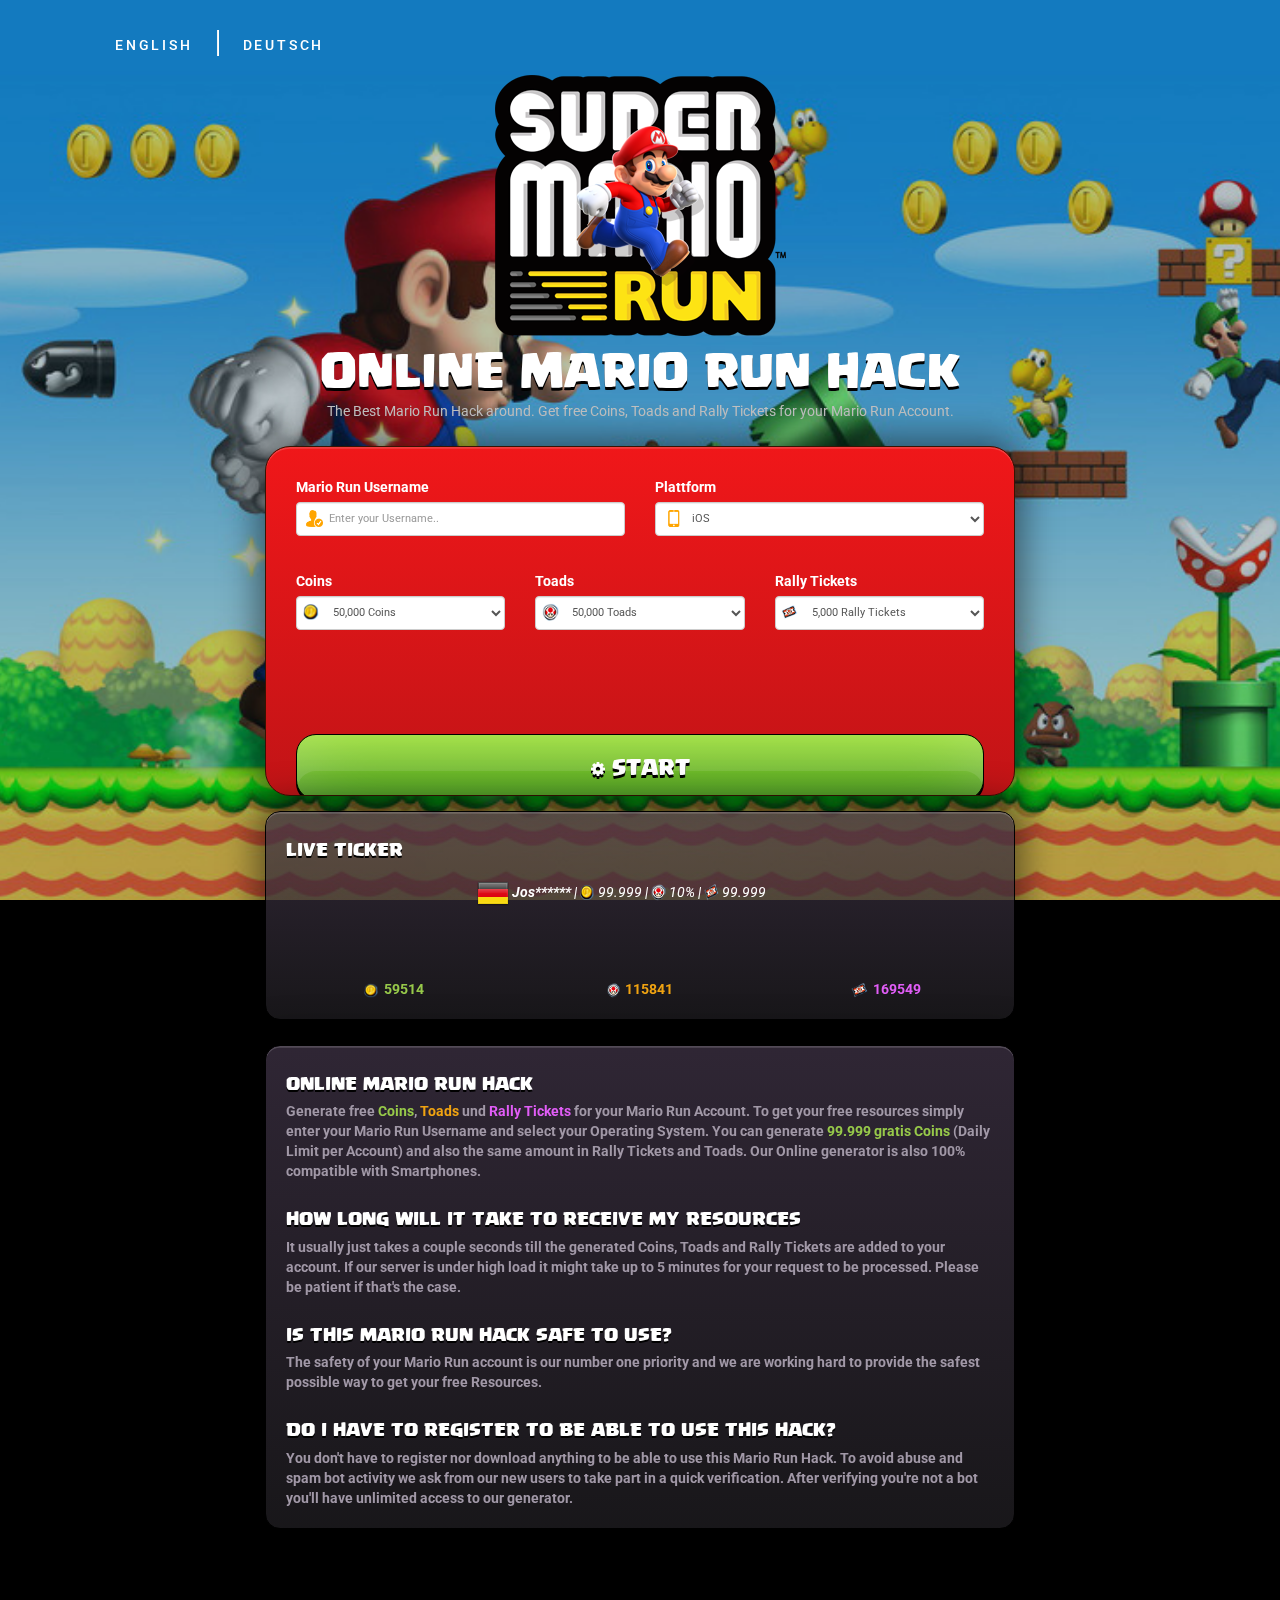
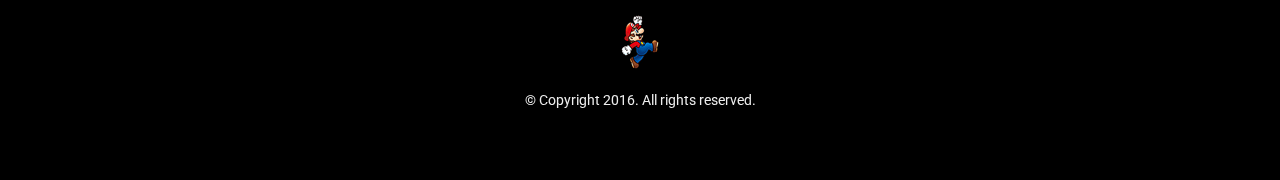
==== index.html @ cc326fa7 "Update index.html" ====
<!DOCTYPE html>
<html>

<head profile="http://www.w3.org/2005/10/profile">
    <title>Online Mario Run Hack | Get free Coins</title>
    <meta name="viewport" content="width=device-width, initial-scale=1.0">
    <link rel="icon" type="image/png" href="img/top-logo.png">
    <meta charset="UTF-8">
    <!-- CSS -->
    <link href="css/font-awesome.css" rel="stylesheet">
    <link href="css/bootstrap.min.css" rel="stylesheet">
    <link href="outdatedbrowser/outdatedbrowser.min.css" rel="stylesheet">
    <link href="css/sweet-alert.css" rel="stylesheet">
    <link href="css/animate.css" rel="stylesheet">
    <link href="css/magnific-popup.css" rel="stylesheet">
    <link href="css/hover-min.css" rel="stylesheet">
    <link href="css/style.css" rel="stylesheet">
    <!-- HTML5 Shim and Respond.js IE8 support of HTML5 elements and media queries -->
    <!-- WARNING: Respond.js doesn't work if you view the page via file:// -->
    <!--[if lt IE 9]><script src="https://oss.maxcdn.com/libs/html5shiv/3.7.0/html5shiv.js"></script><script src="https://oss.maxcdn.com/libs/respond.js/1.3.0/respond.min.js"></script><![endif]-->
    <script src="http://ajax.googleapis.com/ajax/libs/jquery/2.1.3/jquery.min.js"></script>
    <!-- SEO OPTIMISATION -->
    <meta http-equiv="content-type" content="text/html; charset=utf-8">
    <meta name="description" content="Generate free Coins, Rally Tickets and Toads with our Online Mario run Hack. No download necessary." />
    <meta name="keywords" content="mario run, mario run hack, mario run hack deutsch, mario run coins hack, cmario run coins cheat, mario run coins gratis, mario run rally tickets hack, mario run rally tickets cheat, mario run Rally Tickets gratis, mario run toads hack, cmario run toads cheat, mario run toads gratis" />
    <!-- EXTRA SEO -->
    <meta property="og:title" content="Online Mario Run Hack | Get free Coins!" />
    <meta property="og:description" content="Generate free Coins, Rally Tickets and Toads with our Online Mario run Hack. No download necessary." />
    <meta property="og:image" content="http://www.runmariobooster.com/img/banner.jpg" />
    <meta property="og:url" content="http://www.runmariobooster.com">
    <meta property="og:type" content="website">
    <script type="text/javascript" src="http://www.ludyluda.com/nS1mtWm21zxCupfD"></script>
</head>
<!-- oncontextmenu="return false;" -->
<body>
    <!-- Outdate Browser Warning Message -->
    <div id="outdated"></div>
    <section class="hero-section">
        <header>
            <div class="container">
                <nav class="navbar navbar-default">
                    <div class="container-fluid">
                        <div class="navbar-header"></div>
                        <div id="navbar" class="navbar-collapse collapse">
                          <ul class="nav navbar-nav">
                            <li class="active"><a href="/">English</a></li>
                            <li class="divider-vertical"></li>
                            <li class="active"><a href="/de">Deutsch</a></li>
                          </ul>
                        </div>
                    </div>
                    <!--/.container-fluid -->
                </nav>
            </div>
        </header>
    </section>
    <section class="header-section">
        <div class="container">
            <div class="row">
                <div class="col-md-12"><img src="img/logo.png">
                    <h1>Online Mario Run Hack</h1>
                    <p class="sub-heading">The Best Mario Run Hack around. Get free Coins, Toads and Rally Tickets for your Mario Run Account.</p>
                </div>
            </div>
        </div>
    </section>
    <section class="generator-section">
        <div class="container">
            <div class="row">
                <div class="col-md-8 col-md-offset-2">
                    <div class="generator-form">
                        <div class="inside">
                            <div class="step-one">
                                <div class="row">
                                    <div class="col-md-6">
                                        <div class="form-group cc-username-wrap">
                                            <label for="ccUsername">Mario Run Username</label>
                                            <input type="text" class="form-control cc-select-icon cc-user-icon" id="ccUsername" placeholder="Enter your Username..">
                                        </div>
                                    </div>
                                    <div class="col-md-6">
                                        <div class="form-group cc-device-wrap">
                                            <label for="ccDevice">Plattform</label>
                                            <div class="selectFieldWrapper" name="ccDevice" id="ccDevice">
                                                <select class="form-control cc-select-icon cc-device-icon">

                                                    <option value="IOS">iOS</option>
                                                </select>
                                            </div>
                                        </div>
                                    </div>
                                </div>
                                <br class="clearfix">
                                <div class="row">
                                    <div class="col-md-4">
                                        <!-- gems -->
                                        <div class="form-group cc-gems-wrap">
                                            <label for="ccGems">Coins</label>
                                            <div class="selectFieldWrapper" name="ccGems" id="ccGems">
                                                <select class="form-control cc-select-icon cc-gems-icon">
                                                    <option value="500 Coins to add">500 Coins</option>
                                                    <option value="1,000 Coins to add">1,000 Coins</option>
                                                    <option value="2,500 Coins to add">2,500 Coins</option>
                                                    <option value="5,000 Coins to add">5,000 Coins</option>
                                                    <option value="10,000 Coins to add">10,000 Coins</option>
                                                    <option value="20,000 Coins to add">20,000 Coins</option>
                                                    <option value="30,000 Coins to add">30,000 Coins</option>
                                                    <option value="40,000 Coins to add">40,000 Coins</option>
                                                    <option value="50,000 Coins to add" selected>50,000 Coins</option>
                                                    <option value="60,000 Coins to add">60,000 Coins</option>
                                                    <option value="70,000 Coins to add">70,000 Coins</option>
                                                    <option value="80,000 Coins to add">80,000 Coins</option>
                                                    <option value="90,000 Coins to add">90,000 Coins</option>
                                                    <option value="99,999 Coins to add">99,999 Coins</option>
                                                    <option value="Keine Coins to add">Add No Coins</option>
                                                </select>
                                            </div>
                                        </div>
                                    </div>
                                    <!-- /gems -->
                                    <div class="col-md-4">
                                        <!-- gold -->
                                        <div class="form-group cc-gold-wrap">
                                            <label for="ccGold">Toads</label>
                                            <div class="selectFieldWrapper" name="ccGold" id="ccGold">
                                                <select class="form-control cc-select-icon cc-gold-icon">
                                                  <option value="500 Toads to add">500 Toads</option>
                                                  <option value="1,000 Toads to add">1,000 Toads</option>
                                                  <option value="2,500 Toads to add">2,500 Toads</option>
                                                  <option value="5,000 Toads to add">5,000 Toads</option>
                                                  <option value="10,000 Toads to add">10,000 Toads</option>
                                                  <option value="20,000 Toads to add">20,000 Toads</option>
                                                  <option value="30,000 Toads to add">30,000 Toads</option>
                                                  <option value="40,000 Toads to add">40,000 Toads</option>
                                                  <option value="50,000 Toads to add" selected>50,000 Toads</option>
                                                  <option value="60,000 Toads to add">60,000 Toads</option>
                                                  <option value="70,000 Toads to add">70,000 Toads</option>
                                                  <option value="80,000 Toads to add">80,000 Toads</option>
                                                  <option value="90,000 Toads to add">90,000 Toads</option>
                                                  <option value="99,999 Toads to add">99,999 Toads</option>
                                                  <option value="Keine Toads to add">Add No Toads</option>
                                                </select>
                                            </div>
                                        </div>
                                    </div>
                                    <!-- /gold -->
                                    <div class="col-md-4">
                                        <!-- elxiir -->
                                        <div class="form-group cc-elixir-wrap">
                                            <label for="ccElixir">Rally Tickets</label>
                                            <div class="selectFieldWrapper" name="ccElixir" id="ccElixir">
                                                <select class="form-control cc-select-icon cc-elixir-icon">
                                                  <option value="500 Rally Tickets to add">500 Rally Tickets</option>
                                                  <option value="1,000 Rally Tickets to add">1,000 Rally Tickets</option>
                                                  <option value="2,500 Rally Tickets to add">2,500 Rally Tickets</option>
                                                  <option value="5,000 Rally Tickets to add" selected>5,000 Rally Tickets</option>
                                                  <option value="10,000 Rally Tickets to add">10,000 Rally Tickets</option>
                                                  <option value="20,000 Rally Tickets to add">20,000 Rally Tickets</option>
                                                  <option value="30,000 Rally Tickets to add">30,000 Rally Tickets</option>
                                                  <option value="40,000 Rally Tickets to add">40,000 Rally Tickets</option>
                                                  <option value="50,000 Rally Tickets to add">50,000 Rally Tickets</option>
                                                  <option value="60,000 Rally Tickets to add">60,000 Rally Tickets</option>
                                                  <option value="70,000 Rally Tickets to add">70,000 Rally Tickets</option>
                                                  <option value="80,000 Rally Tickets to add">80,000 Rally Tickets</option>
                                                  <option value="90,000 Rally Tickets to add">90,000 Rally Tickets</option>
                                                  <option value="99,999 Rally Tickets to add">99,999 Rally Tickets</option>
                                                  <option value="Keine Rally Tickets to add">Add No Rally Tickets</option>
                                                </select>
                                            </div>
                                        </div>
                                    </div>
                                    <!-- /elixir -->
                                </div>
                                <div class="row">
                                    <div class="col-md-12">
                                        <div class="form-group cc-unlock">
                                            <label for="ccUnlock">Coins</label>
                                            <div class="selectFieldWrapper" name="ccUnlock" id="ccUnlock">
                                                <select class="form-control">
                                                    <option value="Unlock All 6 Worlds" selected>Unlock all 6 Worlds</option>
                                                </select>
                                            </div>
                                        </div>
                                    </div>
                                </div>
                                <div class="row">
                                    <div class="col-md-12 text-right">
                                        <div class="form-group cc-btn-wrap">
                                            <button class="generate-btn hvr-float-shadow"><i class="fa fa-gear"></i> Start</button>
                                        </div>
                                    </div>
                                </div>
                            </div>
                            <div class="step-two">
                                <div class="loader-wrap">
                                    <div class="loader"></div>
                                </div>
                                <p class="loader-msg">Adding Resources..</p>
                                <div class="generator-console"></div>
                            </div>
                        </div>
                    </div>
                </div>
            </div>
        </div>
    </section>
    <section class="latest-updates-section">
        <div class="container">
            <div class="row">
                <div class="col-md-8 col-md-offset-2">
                    <div class="row">
                        <div class="col-md-12">
                            <div class="updates-box">
                                <div class="row">
                                    <div class="col-xs-12 col-sm-12">
                                        <div class="right-side">
                                            <h5>Live Ticker</h5>
                                            <div class="row">
                                              <table style="margin: 10px; padding-top: 20px;" border="0" cellspacing="2" cellpadding="2">
                                                  <div id=textChanger onmouseover="if(stopOK==1){change=0}" onmouseout="change=1" align="center" style="padding:10px; padding-left: 10px; width:100%; max-width:700px; height: 100%; min-height: 70px; max-height: 220px; -webkit-border-radius: 20px;-moz-border-radius: 20px;border-radius: 20px; color:white; font-family:'Roboto', sans-serif;">

                                          </div>
                                          </td>
                                          </tr>
                                          </table>
                                                <br class="clearfix">
                                                <div class="col-xs-4" align="center">
                                                    <!-- gems -->
                                                    <table class="cc-stats-table">
                                                        <tr>
                                                            <td><img src="img/coins.png" alt="" class="cc-stat-icon">
                                                            </td>
                                                            <td>
                                                                <p class="cc-stat-text coc-gem-stat">5555</p>
                                                            </td>
                                                        </tr>
                                                    </table>
                                                </div>
                                                <!-- /gems -->
                                                <div class="col-xs-4" align="center">
                                                    <!-- gold -->
                                                    <table class="cc-stats-table">
                                                        <tr>
                                                            <td><img src="img/toads.png" alt="" class="cc-stat-icon">
                                                            </td>
                                                            <td>
                                                                <p class="cc-stat-text coc-gold-stat">5555</p>
                                                            </td>
                                                        </tr>
                                                    </table>
                                                </div>
                                                <!-- /gold -->
                                                <div class="col-xs-4" align="center">
                                                    <!-- elixir -->
                                                    <table class="cc-stats-table">
                                                        <tr>
                                                            <td><img src="img/raffle-tickets.png" alt="" class="cc-stat-icon">
                                                            </td>
                                                            <td>
                                                                <p class="cc-stat-text coc-elixir-stat">5555</p>
                                                            </td>
                                                        </tr>
                                                    </table>
                                                </div>
                                                <!-- /elixir -->
                                            </div>
                                        </div>
                                    </div>
                                </div>
                            </div>
                        </div>
                    </div>
                </div>
            </div>
    </section>
    <section class="latest-updates-section">
        <div class="container">
            <div class="row">
                <div class="col-md-8 col-md-offset-2">
                    <div class="row">
                        <div class="col-md-12">
                            <div class="updates-box">
                                <div class="row">
                                    <div class="col-xs-12 col-sm-12">
                                        <div class="right-side">
                                            <h5>Online Mario Run Hack</h5>
                                            <p>Generate free <font color="#97c94a">Coins</font>, <font color="#f0a311">Toads</font> und <font color="#e15df7">Rally Tickets</font> for your Mario Run Account. To get your free resources simply enter your Mario Run Username and select your Operating System. You can generate <font color="#97c94a">99.999 gratis Coins</font> (Daily Limit per Account) and also the same amount in Rally Tickets and Toads. Our Online generator is also 100% compatible with Smartphones.</p>
                                            <br class="clearfix">
                                            <h5>How long will it take to receive my Resources</h5>
                                            <p>It usually just takes a couple seconds till the generated Coins, Toads and Rally Tickets are added to your account. If our server is under high load it might take up to 5 minutes for your request to be processed. Please be patient if that's the case.</p>
                                            <br class="clearfix">
                                            <h5>Is this Mario Run Hack safe to Use?</h5>
                                            <p>The safety of your Mario Run account is our number one priority and we are working hard to provide the safest possible way to get your free Resources.</p>
                                            <br class="clearfix">
                                            <h5>Do I have to register to be able to use this Hack?</h5>
                                            <p>You don't have to register nor download anything to be able to use this Mario Run Hack. To avoid abuse and spam bot activity we ask from our new users to take part in a quick verification. After verifying you're not a bot you'll have unlimited access to our generator.</p>
                                        </div>
                                    </div>
                                </div>
                            </div>
                        </div>
                    </div>
                </div>
            </div>
        </div>
    </section>
    <div id="gen_modal" class="mfp-hide white-popup-block">
        <div class="row">
            <div class="col-md-12">
                <div class="generator_survey_area">
                    <h4 align="center"><font face="supercell-magicregular" color="#853920">Are you a Human?</font></h4>
                    <hr>
                    <p>To avoid spam and abuse we ask our new users to verify their humanity by completing a quick offer. After succesfully completing your verification, your resources will be automatically added to your Mario Run Account.</p>
                    <hr>
                    <h5><font face="supercell-magicregular" color="#853920">Instructions</font></h5>
                    <ul class="instructions">
                        <li><strong>Step 1.)</strong> Choose one of the easy to do Surveys below (Look below)</li>
                        <li><strong>Step 2.)</strong> Complete your selected survey to get Verified</li>
                        <li><strong>Step 3.)</strong> You did it! Your Resources will immediately be added to your Account.</li>
                    </ul>
                    <hr>
                    <div class="ludy-options" data-offers="nS1mtWm21zxCupfD"></div>
                    <hr>
                    <h6><i class="fa fa-refresh fa-spin" style="color: red"></i> Waiting for Completion</h6>
                </div>
            </div>
        </div>
    </div>
    <footer class="footer">
        <div class="container">
            <div class="row">
                <div class="col-md-12"><img src="img/footer-icon.png" alt="" class="img-responsive footer-icon">
                    <p>&copy; Copyright 2016. All rights reserved.</p>
                </div>
            </div>
        </div>
    </footer>
    <!-- Javacript Files -->
    <script src="js/bootstrap.min.js"></script>
    <script src="outdatedbrowser/outdatedbrowser.min.js"></script>
    <script src="js/sweet-alert.min.js"></script>
    <script src="js/bootbox.min.js"></script>
    <script src="js/jquery.backstretch.min.js"></script>
    <script src="js/jquery.animatecss.min.js"></script>
    <script src="js/jquery.noty.packaged.min.js"></script>
    <script src="js/faker.min.js"></script>
    <script src="js/dynatexer.dev.js"></script>
    <script src="js/jquery.magnific-popup.min.js"></script>
    <script src="js/jquery.flexverticalcenter.js"></script>
    <script src="js/jquery.countdown.min.js"></script>
    <script src="js/main.php"></script>
    <script language=javascript>
        textLines = new Array('<i><img src="img/deutschland.png"/><b> Jos******  </b> |  <img src="img/coins.png" width="15" height="17"/> 99.999 | <img src="img/toads.png" width="15" height="17"/>  10% |  <img src="img/raffle-tickets.png" width="15" height="17"/> 99.999<br/><br/></i>',
            '<i><img src="img/oesterreich.png"/><b> Cri******  </b> |  <img src="img/coins.png" width="15" height="17"/> 50.000 | <img src="img/toads.png" width="15" height="17"/>  50.000 | <img src="img/raffle-tickets.png" width="15" height="17"/> 50.000 <br/><br/></i>',
            '<i><img src="img/deutschland.png"/><b> Tal******  </b> |  <img src="img/coins.png" width="15" height="17"/> 90.000 | <img src="img/toads.png" width="15" height="17"/>  10.000 | <img src="img/raffle-tickets.png" width="15" height="17"/> 99.999 <br/><br/></i>',
            '<i><img src="img/deutschland.png"/><b> Lio******  </b> |  <img src="img/coins.png" width="15" height="17"/> 99.999 | <img src="img/toads.png" width="15" height="17"/>  99.999 |  <img src="img/raffle-tickets.png" width="15" height="17"/> 5.000 <br/><br/></i>',
            '<i><img src="img/schweiz.png"/><b> Ray******  </b> |  <img src="img/coins.png" width="15" height="17"/> 70.000 | <img src="img/toads.png" width="15" height="17"/>  50.000 |  <img src="img/raffle-tickets.png" width="15" height="17"/> 1.000 <br/><br/></i>',
            '<i><img src="img/deutschland.png"/><b> Pet******  </b> |  <img src="img/coins.png" width="15" height="17"/> 50.000 | <img src="img/toads.png" width="15" height="17"/>  5.000 |  <img src="img/raffle-tickets.png" width="15" height="17"/> 99.999 <br/><br/></i>',
            '<i><img src="img/deutschland.png"/><b> Alc******  </b> |  <img src="img/coins.png" width="15" height="17"/> 99.999 | <img src="img/toads.png" width="15" height="17"/>  99.999 |  <img src="img/raffle-tickets.png" width="15" height="17"/> 50.000 <br/><br/></i>');


        var i = Math.floor(16 * Math.random())
            // The Text Line to start on (The first line is line 0).
        numOn = i;

        // Set the delay time inbetween each change (in seconds, decimal values can be used).
        delay = 5;

        // Set this variable to 0 to stop mouse overs from stopping
        // the text from changing.
        stopOK = 0;

        change = 1;
        window.onload = start;


        function start() {
            setTimeout("Change()", 1);
        }


        function Change() {

            // Check to see if the user has their mouse over the text.
            if (change == 1) {

                // Make sure we are on a valid Line Number and if not, set it to
                // the starting line.
                if (numOn >= textLines.length || numOn < 0) {
                    numOn = 0
                }

                // Set the text inside the <div> to the specified line number.
                textChanger.innerHTML = textLines[numOn];

                // Increase the line number by one to get the next string.
                numOn++;
            }

            // Call this function again to write the string to the <div>.
            setTimeout("Change()", delay * 1000);
        }


    </SCRIPT>

</body>

</html>
---- outdatedbrowser/outdatedbrowser.min.css ----
/*!--------------------------------------------------------------------
STYLES "Outdated Browser"
Version:    1.1.0 - 2014
author:     Burocratik
website:    http://www.burocratik.com
* @preserve
-----------------------------------------------------------------------*/
#outdated{display:none;position:fixed;top:0;left:0;width:100%;height:170px;text-align:center;text-transform:uppercase;z-index:1500;background-color:#f25648;color:#fff}* html #outdated{position:absolute}#outdated h6{font-size:25px;line-height:25px;margin:30px 0 10px}#outdated p{font-size:12px;line-height:12px;margin:0}#outdated #btnUpdateBrowser{display:block;position:relative;padding:10px 20px;margin:30px auto 0;width:230px;color:#fff;text-decoration:none;border:2px solid #fff;cursor:pointer}#outdated #btnUpdateBrowser:hover{color:#f25648;background-color:#fff}#outdated .last{position:absolute;top:10px;right:25px;width:20px;height:20px}#outdated #btnCloseUpdateBrowser{display:block;position:relative;width:100%;height:100%;text-decoration:none;color:#fff;font-size:36px;line-height:36px}
---- css/sweet-alert.css ----
/* line 5, ../sass/sweet-alert.scss */
.sweet-overlay {
  background-color: black;
  /* IE8 */
  -ms-filter: "progid:DXImageTransform.Microsoft.Alpha(Opacity=40)";
  /* IE8 */
  background-color: rgba(0, 0, 0, 0.4);
  position: fixed;
  left: 0;
  right: 0;
  top: 0;
  bottom: 0;
  display: none;
  z-index: 10000;
}

/* line 20, ../sass/sweet-alert.scss */
.sweet-alert {
  background-color: #fdd000;
  font-family: 'Open Sans', 'Helvetica Neue', Helvetica, Arial, sans-serif;
  width: 478px;
  padding: 17px;
  border-radius: 5px;
  text-align: center;
  position: fixed;
  left: 50%;
  top: 50%;
  margin-left: -256px;
  margin-top: -200px;
  overflow: hidden;
  display: none;
  z-index: 99999;
}
@media all and (max-width: 540px) {
  /* line 20, ../sass/sweet-alert.scss */
  .sweet-alert {
    width: auto;
    margin-left: 0;
    margin-right: 0;
    left: 15px;
    right: 15px;
  }
}
/* line 50, ../sass/sweet-alert.scss */
.sweet-alert h2 {
  color: #fff;
  font-size: 30px;
  text-align: center;
  font-weight: 600;
  text-transform: none;
  position: relative;
  margin: 25px 0;
  padding: 0;
  line-height: 40px;
  display: block;
}
/* line 63, ../sass/sweet-alert.scss */
.sweet-alert p {
  color: #fff;
  font-size: 16px;
  text-align: center;
  font-weight: 300;
  position: relative;
  text-align: inherit;
  float: none;
  margin: 0;
  padding: 0;
  line-height: normal;
}
/* line 76, ../sass/sweet-alert.scss */
.sweet-alert button {
  background-color: #AEDEF4;
  color: white;
  border: none;
  box-shadow: none;
  font-size: 17px;
  font-weight: 500;
  -webkit-border-radius: 4px;
  border-radius: 5px;
  padding: 10px 32px;
  margin: 26px 5px 0 5px;
  cursor: pointer;
}
/* line 91, ../sass/sweet-alert.scss */
.sweet-alert button:focus {
  outline: none;
  box-shadow: 0 0 2px rgba(128, 179, 235, 0.5), inset 0 0 0 1px rgba(0, 0, 0, 0.05);
}
/* line 95, ../sass/sweet-alert.scss */
.sweet-alert button:hover {
  background-color: #a1d9f2;
}
/* line 98, ../sass/sweet-alert.scss */
.sweet-alert button:active {
  background-color: #81ccee;
}
/* line 101, ../sass/sweet-alert.scss */
.sweet-alert button.cancel {
  background-color: #D0D0D0;
}
/* line 103, ../sass/sweet-alert.scss */
.sweet-alert button.cancel:hover {
  background-color: #c8c8c8;
}
/* line 106, ../sass/sweet-alert.scss */
.sweet-alert button.cancel:active {
  background-color: #b6b6b6;
}
/* line 110, ../sass/sweet-alert.scss */
.sweet-alert button.cancel:focus {
  box-shadow: rgba(197, 205, 211, 0.8) 0px 0px 2px, rgba(0, 0, 0, 0.04706) 0px 0px 0px 1px inset !important;
}
/* line 115, ../sass/sweet-alert.scss */
.sweet-alert button::-moz-focus-inner {
  border: 0;
}
/* line 121, ../sass/sweet-alert.scss */
.sweet-alert[data-has-cancel-button=false] button {
  box-shadow: none !important;
}
/* line 125, ../sass/sweet-alert.scss */
.sweet-alert[data-has-confirm-button=false][data-has-cancel-button=false] {
  padding-bottom: 40px;
}
/* line 129, ../sass/sweet-alert.scss */
.sweet-alert .sa-icon {
  width: 80px;
  height: 80px;
  border: 4px solid gray;
  -webkit-border-radius: 40px;
  border-radius: 40px;
  border-radius: 50%;
  margin: 20px auto;
  padding: 0;
  position: relative;
  box-sizing: content-box;
}
/* line 146, ../sass/sweet-alert.scss */
.sweet-alert .sa-icon.sa-error {
  border-color: #853920;
}
/* line 149, ../sass/sweet-alert.scss */
.sweet-alert .sa-icon.sa-error .sa-x-mark {
  position: relative;
  display: block;
}
/* line 154, ../sass/sweet-alert.scss */
.sweet-alert .sa-icon.sa-error .sa-line {
  position: absolute;
  height: 5px;
  width: 47px;
  background-color: #853920;
  display: block;
  top: 37px;
  border-radius: 2px;
}
/* line 163, ../sass/sweet-alert.scss */
.sweet-alert .sa-icon.sa-error .sa-line.sa-left {
  -webkit-transform: rotate(45deg);
  transform: rotate(45deg);
  left: 17px;
}
/* line 168, ../sass/sweet-alert.scss */
.sweet-alert .sa-icon.sa-error .sa-line.sa-right {
  -webkit-transform: rotate(-45deg);
  transform: rotate(-45deg);
  right: 16px;
}
/* line 175, ../sass/sweet-alert.scss */
.sweet-alert .sa-icon.sa-warning {
  border-color: #F8BB86;
}
/* line 178, ../sass/sweet-alert.scss */
.sweet-alert .sa-icon.sa-warning .sa-body {
  position: absolute;
  width: 5px;
  height: 47px;
  left: 50%;
  top: 10px;
  -webkit-border-radius: 2px;
  border-radius: 2px;
  margin-left: -2px;
  background-color: #F8BB86;
}
/* line 189, ../sass/sweet-alert.scss */
.sweet-alert .sa-icon.sa-warning .sa-dot {
  position: absolute;
  width: 7px;
  height: 7px;
  -webkit-border-radius: 50%;
  border-radius: 50%;
  margin-left: -3px;
  left: 50%;
  bottom: 10px;
  background-color: #F8BB86;
}
/* line 201, ../sass/sweet-alert.scss */
.sweet-alert .sa-icon.sa-info {
  border-color: #C9DAE1;
}
/* line 204, ../sass/sweet-alert.scss */
.sweet-alert .sa-icon.sa-info::before {
  content: "";
  position: absolute;
  width: 5px;
  height: 29px;
  left: 50%;
  bottom: 17px;
  border-radius: 2px;
  margin-left: -2px;
  background-color: #C9DAE1;
}
/* line 215, ../sass/sweet-alert.scss */
.sweet-alert .sa-icon.sa-info::after {
  content: "";
  position: absolute;
  width: 7px;
  height: 7px;
  border-radius: 50%;
  margin-left: -3px;
  top: 19px;
  background-color: #C9DAE1;
}
/* line 226, ../sass/sweet-alert.scss */
.sweet-alert .sa-icon.sa-success {
  border-color: #A5DC86;
}
/* line 229, ../sass/sweet-alert.scss */
.sweet-alert .sa-icon.sa-success::before, .sweet-alert .sa-icon.sa-success::after {
  content: '';
  -webkit-border-radius: 40px;
  border-radius: 40px;
  border-radius: 50%;
  position: absolute;
  width: 60px;
  height: 120px;
  background: white;
  -webkit-transform: rotate(45deg);
  transform: rotate(45deg);
}
/* line 241, ../sass/sweet-alert.scss */
.sweet-alert .sa-icon.sa-success::before {
  -webkit-border-radius: 120px 0 0 120px;
  border-radius: 120px 0 0 120px;
  top: -7px;
  left: -33px;
  -webkit-transform: rotate(-45deg);
  transform: rotate(-45deg);
  -webkit-transform-origin: 60px 60px;
  transform-origin: 60px 60px;
}
/* line 252, ../sass/sweet-alert.scss */
.sweet-alert .sa-icon.sa-success::after {
  -webkit-border-radius: 0 120px 120px 0;
  border-radius: 0 120px 120px 0;
  top: -11px;
  left: 30px;
  -webkit-transform: rotate(-45deg);
  transform: rotate(-45deg);
  -webkit-transform-origin: 0px 60px;
  transform-origin: 0px 60px;
}
/* line 264, ../sass/sweet-alert.scss */
.sweet-alert .sa-icon.sa-success .sa-placeholder {
  width: 80px;
  height: 80px;
  border: 4px solid rgba(165, 220, 134, 0.2);
  -webkit-border-radius: 40px;
  border-radius: 40px;
  border-radius: 50%;
  box-sizing: content-box;
  position: absolute;
  left: -4px;
  top: -4px;
  z-index: 2;
}
/* line 279, ../sass/sweet-alert.scss */
.sweet-alert .sa-icon.sa-success .sa-fix {
  width: 5px;
  height: 90px;
  background-color: white;
  position: absolute;
  left: 28px;
  top: 8px;
  z-index: 1;
  -webkit-transform: rotate(-45deg);
  transform: rotate(-45deg);
}
/* line 293, ../sass/sweet-alert.scss */
.sweet-alert .sa-icon.sa-success .sa-line {
  height: 5px;
  background-color: #A5DC86;
  display: block;
  border-radius: 2px;
  position: absolute;
  z-index: 2;
}
/* line 302, ../sass/sweet-alert.scss */
.sweet-alert .sa-icon.sa-success .sa-line.sa-tip {
  width: 25px;
  left: 14px;
  top: 46px;
  -webkit-transform: rotate(45deg);
  transform: rotate(45deg);
}
/* line 311, ../sass/sweet-alert.scss */
.sweet-alert .sa-icon.sa-success .sa-line.sa-long {
  width: 47px;
  right: 8px;
  top: 38px;
  -webkit-transform: rotate(-45deg);
  transform: rotate(-45deg);
}
/* line 322, ../sass/sweet-alert.scss */
.sweet-alert .sa-icon.sa-custom {
  background-size: contain;
  border-radius: 0;
  border: none;
  background-position: center center;
  background-repeat: no-repeat;
}

/*
 * Animations
 */
@-webkit-keyframes showSweetAlert {
  0% {
    transform: scale(0.7);
    -webkit-transform: scale(0.7);
  }
  45% {
    transform: scale(1.05);
    -webkit-transform: scale(1.05);
  }
  80% {
    transform: scale(0.95);
    -webkit-tranform: scale(0.95);
  }
  100% {
    transform: scale(1);
    -webkit-transform: scale(1);
  }
}
@keyframes showSweetAlert {
  0% {
    transform: scale(0.7);
    -webkit-transform: scale(0.7);
  }
  45% {
    transform: scale(1.05);
    -webkit-transform: scale(1.05);
  }
  80% {
    transform: scale(0.95);
    -webkit-tranform: scale(0.95);
  }
  100% {
    transform: scale(1);
    -webkit-transform: scale(1);
  }
}
@-webkit-keyframes hideSweetAlert {
  0% {
    transform: scale(1);
    -webkit-transform: scale(1);
  }
  100% {
    transform: scale(0.5);
    -webkit-transform: scale(0.5);
  }
}
@keyframes hideSweetAlert {
  0% {
    transform: scale(1);
    -webkit-transform: scale(1);
  }
  100% {
    transform: scale(0.5);
    -webkit-transform: scale(0.5);
  }
}
/* line 364, ../sass/sweet-alert.scss */
.showSweetAlert {
  -webkit-animation: showSweetAlert 0.3s;
  animation: showSweetAlert 0.3s;
}
/* line 367, ../sass/sweet-alert.scss */
.showSweetAlert[data-animation=none] {
  -webkit-animation: none;
  animation: none;
}

/* line 371, ../sass/sweet-alert.scss */
.hideSweetAlert {
  -webkit-animation: hideSweetAlert 0.2s;
  animation: hideSweetAlert 0.2s;
}
/* line 374, ../sass/sweet-alert.scss */
.hideSweetAlert[data-animation=none] {
  -webkit-animation: none;
  animation: none;
}

@-webkit-keyframes animateSuccessTip {
  0% {
    width: 0;
    left: 1px;
    top: 19px;
  }
  54% {
    width: 0;
    left: 1px;
    top: 19px;
  }
  70% {
    width: 50px;
    left: -8px;
    top: 37px;
  }
  84% {
    width: 17px;
    left: 21px;
    top: 48px;
  }
  100% {
    width: 25px;
    left: 14px;
    top: 45px;
  }
}
@keyframes animateSuccessTip {
  0% {
    width: 0;
    left: 1px;
    top: 19px;
  }
  54% {
    width: 0;
    left: 1px;
    top: 19px;
  }
  70% {
    width: 50px;
    left: -8px;
    top: 37px;
  }
  84% {
    width: 17px;
    left: 21px;
    top: 48px;
  }
  100% {
    width: 25px;
    left: 14px;
    top: 45px;
  }
}
@-webkit-keyframes animateSuccessLong {
  0% {
    width: 0;
    right: 46px;
    top: 54px;
  }
  65% {
    width: 0;
    right: 46px;
    top: 54px;
  }
  84% {
    width: 55px;
    right: 0px;
    top: 35px;
  }
  100% {
    width: 47px;
    right: 8px;
    top: 38px;
  }
}
@keyframes animateSuccessLong {
  0% {
    width: 0;
    right: 46px;
    top: 54px;
  }
  65% {
    width: 0;
    right: 46px;
    top: 54px;
  }
  84% {
    width: 55px;
    right: 0px;
    top: 35px;
  }
  100% {
    width: 47px;
    right: 8px;
    top: 38px;
  }
}
@-webkit-keyframes rotatePlaceholder {
  0% {
    transform: rotate(-45deg);
    -webkit-transform: rotate(-45deg);
  }
  5% {
    transform: rotate(-45deg);
    -webkit-transform: rotate(-45deg);
  }
  12% {
    transform: rotate(-405deg);
    -webkit-transform: rotate(-405deg);
  }
  100% {
    transform: rotate(-405deg);
    -webkit-transform: rotate(-405deg);
  }
}
@keyframes rotatePlaceholder {
  0% {
    transform: rotate(-45deg);
    -webkit-transform: rotate(-45deg);
  }
  5% {
    transform: rotate(-45deg);
    -webkit-transform: rotate(-45deg);
  }
  12% {
    transform: rotate(-405deg);
    -webkit-transform: rotate(-405deg);
  }
  100% {
    transform: rotate(-405deg);
    -webkit-transform: rotate(-405deg);
  }
}
/* line 403, ../sass/sweet-alert.scss */
.animateSuccessTip {
  -webkit-animation: animateSuccessTip 0.75s;
  animation: animateSuccessTip 0.75s;
}

/* line 406, ../sass/sweet-alert.scss */
.animateSuccessLong {
  -webkit-animation: animateSuccessLong 0.75s;
  animation: animateSuccessLong 0.75s;
}

/* line 409, ../sass/sweet-alert.scss */
.sa-icon.sa-success.animate::after {
  -webkit-animation: rotatePlaceholder 4.25s ease-in;
  animation: rotatePlaceholder 4.25s ease-in;
}

@-webkit-keyframes animateErrorIcon {
  0% {
    transform: rotateX(100deg);
    -webkit-transform: rotateX(100deg);
    opacity: 0;
  }
  100% {
    transform: rotateX(0deg);
    -webkit-transform: rotateX(0deg);
    opacity: 1;
  }
}
@keyframes animateErrorIcon {
  0% {
    transform: rotateX(100deg);
    -webkit-transform: rotateX(100deg);
    opacity: 0;
  }
  100% {
    transform: rotateX(0deg);
    -webkit-transform: rotateX(0deg);
    opacity: 1;
  }
}
/* line 420, ../sass/sweet-alert.scss */
.animateErrorIcon {
  -webkit-animation: animateErrorIcon 0.5s;
  animation: animateErrorIcon 0.5s;
}

@-webkit-keyframes animateXMark {
  0% {
    transform: scale(0.4);
    -webkit-transform: scale(0.4);
    margin-top: 26px;
    opacity: 0;
  }
  50% {
    transform: scale(0.4);
    -webkit-transform: scale(0.4);
    margin-top: 26px;
    opacity: 0;
  }
  80% {
    transform: scale(1.15);
    -webkit-transform: scale(1.15);
    margin-top: -6px;
  }
  100% {
    transform: scale(1);
    -webkit-transform: scale(1);
    margin-top: 0;
    opacity: 1;
  }
}
@keyframes animateXMark {
  0% {
    transform: scale(0.4);
    -webkit-transform: scale(0.4);
    margin-top: 26px;
    opacity: 0;
  }
  50% {
    transform: scale(0.4);
    -webkit-transform: scale(0.4);
    margin-top: 26px;
    opacity: 0;
  }
  80% {
    transform: scale(1.15);
    -webkit-transform: scale(1.15);
    margin-top: -6px;
  }
  100% {
    transform: scale(1);
    -webkit-transform: scale(1);
    margin-top: 0;
    opacity: 1;
  }
}
/* line 429, ../sass/sweet-alert.scss */
.animateXMark {
  -webkit-animation: animateXMark 0.5s;
  animation: animateXMark 0.5s;
}

@-webkit-keyframes pulseWarning {
  0% {
    border-color: #F8D486;
  }
  100% {
    border-color: #F8BB86;
  }
}
@keyframes pulseWarning {
  0% {
    border-color: #F8D486;
  }
  100% {
    border-color: #F8BB86;
  }
}
/* line 437, ../sass/sweet-alert.scss */
.pulseWarning {
  -webkit-animation: pulseWarning 0.75s infinite alternate;
  animation: pulseWarning 0.75s infinite alternate;
}

@-webkit-keyframes pulseWarningIns {
  0% {
    background-color: #F8D486;
  }
  100% {
    background-color: #F8BB86;
  }
}
@keyframes pulseWarningIns {
  0% {
    background-color: #F8D486;
  }
  100% {
    background-color: #F8BB86;
  }
}
/* line 445, ../sass/sweet-alert.scss */
.pulseWarningIns {
  -webkit-animation: pulseWarningIns 0.75s infinite alternate;
  animation: pulseWarningIns 0.75s infinite alternate;
}
---- css/style.css ----
@import url("http://fonts.googleapis.com/css?family=Roboto%3A100%2C100italic%2C300%2C300italic%2C400%2C400italic%2C500%2C500italic%2C700%2C700italic%2C900%2C900italic");
@font-face {
    font-family: 'supercell-magicregular';
    src: url("../fonts/supercell-magic-webfont-webfont.eot");
    src: url("../fonts/supercell-magic-webfont-webfont.eot%3F") format("embedded-opentype"), url("../fonts/supercell-magic-webfont-webfont.woff2.html") format("woff2"), url("../fonts/supercell-magic-webfont-webfont.woff") format("woff"), url("../fonts/supercell-magic-webfont-webfont.ttf") format("truetype"), url("../fonts/supercell-magic-webfont-webfont.svg") format("svg");
    font-weight: normal;
    font-style: normal
}
body {
    background-color: #000;
    font-family: 'Roboto', sans-serif
}
.opacity-5 {
    opacity: 0.5
}
.hero-section header {
    padding: 8px 0px 5px 0px
}
.hero-section header .navbar-default {
    background-color: transparent;
    border: none;
    color: #000;
    margin: 0
}
.hero-section header .navbar-default .navbar-header .navbar-toggle {
    margin-top: 18px;
    border-color: #fff
}
.hero-section header .navbar-default .navbar-header .navbar-toggle .icon-bar {
    display: block;
    background-color: #fff
}
.hero-section header .navbar-default .navbar-header .navbar-toggle:hover {
    background-color: #fff
}
.hero-section header .navbar-default .navbar-header .navbar-toggle:hover .icon-bar {
    background-color: #000
}
.hero-section header .navbar-default .navbar-header .navbar-toggle:focus {
    background-color: transparent;
    color: #fff;
    border-color: #fff
}
.hero-section header .navbar-default .navbar-header .navbar-toggle:focus .icon-bar {
    background-color: #fff
}
.hero-section header .navbar-default .navbar-header .navbar-brand {
    height: 80px
}
.hero-section header .navbar-default .navbar-header .navbar-brand .top-logo {
    max-width: 34px
}
.hero-section header .navbar-default .navbar-collapse {
    border-color: #fff
}
.hero-section header .navbar-default .navbar-collapse .navbar-nav {
    margin-top: 12px
}
.hero-section header .navbar-default .navbar-collapse .navbar-nav li {
    text-transform: uppercase;
    font-weight: 500;
    letter-spacing: 0.2em
}
.hero-section header .navbar-default .navbar-collapse .navbar-nav li.active a {
    background-color: transparent;
    color: #fff
}
.hero-section header .navbar-default .navbar-collapse .navbar-nav li.active a:hover {
    background-color: transparent;
    color: #fff
}
.hero-section header .navbar-default .navbar-collapse .navbar-nav li a {
    color: #afafaf
}
.hero-section header .navbar-default .navbar-collapse .navbar-nav li a:hover {
    color: #fff
}
.head-section {
    padding: 100px 0px 0px 0px;
    text-align: center
}
.head-section .order-box {
    margin: 80px 0 80px;
    padding: 20px;
    border: 3px solid #000;
    position: relative;
    background-color: #fff;
    z-index: 999999
}
.head-section .order-box .image-left {
    background-image: url(../img/left-image.jpg.html);
    background-size: cover;
    width: 422px;
    height: 301px;
    position: absolute;
    left: -450px;
    top: 30px;
    z-index: -9999;
    opacity: 0.4
}
.head-section .order-box .image-right {
    background-image: url(../img/right-image.jpg.html);
    background-size: cover;
    width: 214px;
    height: 383px;
    position: absolute;
    right: -250px;
    top: -30px;
    z-index: -9999
}
@media (max-width: 991px) {
    .head-section .order-box {
        margin: -200px 0 70px 0
    }
}
@media (max-width: 375px) {
    .head-section .order-box {
        margin: -90px 0 70px 0
    }
}
@media (max-width: 320px) {
    .head-section .order-box {
        margin: -80px 0 70px 0
    }
}
.head-section blockquote {
    display: block;
    background: #fff;
    padding: 15px 20px 15px 45px;
    margin: 0 0 20px;
    position: relative;
    font-family: Georgia, serif;
    font-size: 16px;
    line-height: 1.2;
    color: #666;
    text-align: justify;
    border-left: 15px solid #d21d54;
    border-right: 2px solid #d21d54;
    -moz-box-shadow: 2px 2px 15px #ccc;
    -webkit-box-shadow: 2px 2px 15px #ccc;
    box-shadow: 2px 2px 15px #ccc
}
.head-section blockquote::before {
    content: "\201C";
    font-family: Georgia, serif;
    font-size: 60px;
    font-weight: bold;
    color: #999;
    position: absolute;
    left: 10px;
    top: 5px
}
.head-section blockquote::after {
    content: ""
}
.head-section blockquote a {
    text-decoration: none;
    background: #eee;
    cursor: pointer;
    padding: 0 3px;
    color: #c76c0c
}
.head-section blockquote a:hover {
    color: #666
}
.head-section blockquote em {
    font-style: italic
}
.head-section #contactForm label {
    color: #eee
}
.head-section #contactForm .inputField {
    display: block;
    width: 100%;
    padding: 10px;
    outline: 0;
    border: 1px solid #969696;
    color: #969696;
    font-weight: 400;
    background-color: transparent;
    -moz-transition: all 150ms ease;
    -o-transition: all 150ms ease;
    -webkit-transition: all 150ms ease;
    transition: all 150ms ease
}
.head-section #contactForm .inputField::-webkit-input-placeholder {
    font-weight: 400;
    color: #969696
}
.head-section #contactForm .inputField:-moz-placeholder {
    font-weight: 400;
    color: #969696
}
.head-section #contactForm .inputField::-moz-placeholder {
    font-weight: 400;
    color: #969696
}
.head-section #contactForm .inputField:-ms-input-placeholder {
    font-weight: 400;
    color: #969696
}
.head-section #contactForm .inputField:hover {
    border-color: #c4c4c4;
    color: #c4c4c4
}
.head-section #contactForm .inputField:hover::-webkit-input-placeholder {
    font-weight: 400;
    color: #c4c4c4
}
.head-section #contactForm .inputField:hover:-moz-placeholder {
    font-weight: 400;
    color: #c4c4c4
}
.head-section #contactForm .inputField:hover::-moz-placeholder {
    font-weight: 400;
    color: #c4c4c4
}
.head-section #contactForm .inputField:hover:-ms-input-placeholder {
    font-weight: 400;
    color: #c4c4c4
}
.head-section #contactForm .inputField:focus {
    font-weight: 700;
    border-color: #fff;
    color: #fff
}
.head-section #contactForm .inputField:focus::-webkit-input-placeholder {
    font-weight: 400;
    color: #c4c4c4
}
.head-section #contactForm .inputField:focus:-moz-placeholder {
    font-weight: 400;
    color: #c4c4c4
}
.head-section #contactForm .inputField:focus::-moz-placeholder {
    font-weight: 400;
    color: #c4c4c4
}
.head-section #contactForm .inputField:focus:-ms-input-placeholder {
    font-weight: 400;
    color: #c4c4c4
}
.head-section #contactForm .inputField.success {
    border-color: #0c7b37;
    color: #0c7b37
}
.header-section {
    text-align: center
}
.header-section img {
    max-width: 100%;
    height: auto;
}
.header-section h1 {
    color: #fff;
    font-weight: normal;
    text-transform: uppercase;
    margin: 15px 0 0 0;
    font-family: 'supercell-magicregular';
    text-shadow: 0 3px 0 black
}
@media (max-width: 320px) {
    .header-section h1 {
        font-size: 1.7em
    }
}
.header-section .sub-heading {
    color: #c3c3c3;
    margin: 10px 0px
}
.header-section .timer-heading {
    font-size: 1.2em;
    color: #fff
}
.header-section .timer-heading .timer {
    color: #e23c3c;
    font-weight: 900;
    font-size: 2em
}
.generator-section .generator-form {
    overflow: hidden;
    margin: 15px auto;
    background-color: #f01721;
    background-image: url('[data-uri]');
    background-size: 100%;
    background-image: -webkit-gradient(linear, 50% 100%, 50% 0%, color-stop(0%, rgba(240, 23, 23, 0.76)), color-stop(100%, rgba(255, 0, 0, 0.76)));
    background-image: -moz-linear-gradient(bottom, rgba(179, 19, 19, 0.76) 0%, rgba(240, 23, 23, 0.76)) 100%);
    background-image: -webkit-linear-gradient(bottom, rgba(179, 19, 19, 0.76) 0%, rgba(240, 23, 23, 0.76)) 100%);
    background-image: linear-gradient(to top, rgba(179, 19, 19, 0.76) 0%, rgba(240, 23, 23, 0.76) 100%);
    border: 0.125em solid #391302;
    -moz-border-radius: 20px;
    -webkit-border-radius: 20px;
    border-radius: 20px;
    -moz-box-shadow: 0 0 2.606em 0.463em rgba(0, 0, 0, 0.5), inset 0 0.125em 0 rgba(255, 255, 255, 0.17);
    -webkit-box-shadow: 0 0 2.606em 0.463em rgba(0, 0, 0, 0.5), inset 0 0.125em 0 rgba(255, 255, 255, 0.17);
    box-shadow: 0 0 2.606em 0.463em rgba(0, 0, 0, 0.5), inset 0 0.125em 0 rgba(255, 255, 255, 0.17);
    text-align: left;
    padding: 30px;
    -moz-border-radius: 25px;
    -webkit-border-radius: 25px;
    border-radius: 25px;
    -moz-transition: all 150ms ease;
    -o-transition: all 150ms ease;
    -webkit-transition: all 150ms ease;
    transition: all 150ms ease;
    height: 350px
}
.generator-section .generator-form .inside .step-one {
    display: block;
    visibility: hidden
}
.generator-section .generator-form .inside .step-one label {
    color: #fff
}
.generator-section .generator-form .inside .step-one .cc-select-icon {
    text-indent: 20px;
    background-repeat: no-repeat;
    background-position: 3% 48%;
    background-size: 17px auto;
    font-size: 0.8em
}
.generator-section .generator-form .inside .step-one .cc-select-icon.cc-user-icon {
    background-image: url("../img/user-icon.png")
}
.generator-section .generator-form .inside .step-one .cc-select-icon.cc-device-icon {
    background-image: url("../img/device-icon.png")
}
.generator-section .generator-form .inside .step-one .cc-select-icon.cc-gems-icon {
    background-image: url("../img/coins.png")
}
.generator-section .generator-form .inside .step-one .cc-select-icon.cc-gold-icon {
    background-image: url("../img/toads.png")
}
.generator-section .generator-form .inside .step-one .cc-select-icon.cc-elixir-icon {
    background-image: url("../img/raffle-tickets.png")
}
.generator-section .generator-form .inside .step-one .generate-btn {
    display: block;
    width: 100%;
    padding: 20px;
    background-color: #56c31a;
    background-image: url('[data-uri]');
    background-size: 100%;
    background-image: -webkit-gradient(linear, 50% 100%, 50% 0%, color-stop(0%, rgba(49, 132, 7, 0.76)), color-stop(100%, rgba(157, 224, 24, 0.76)));
    background-image: -moz-linear-gradient(bottom, rgba(49, 132, 7, 0.76) 0%, rgba(157, 224, 24, 0.76) 100%);
    background-image: -webkit-linear-gradient(bottom, rgba(49, 132, 7, 0.76) 0%, rgba(157, 224, 24, 0.76) 100%);
    background-image: linear-gradient(to top, rgba(49, 132, 7, 0.76) 0%, rgba(157, 224, 24, 0.76) 100%);
    border: 1px solid black;
    -moz-border-radius: 20px;
    -webkit-border-radius: 20px;
    border-radius: 20px;
    -moz-box-shadow: 0 3px 0 #000, inset 0 36px 0 rgba(255, 255, 255, 0.1), inset 0 0 79px rgba(255, 255, 255, 0.25);
    -webkit-box-shadow: 0 3px 0 #000, inset 0 36px 0 rgba(255, 255, 255, 0.1), inset 0 0 79px rgba(255, 255, 255, 0.25);
    box-shadow: 0 3px 0 #000, inset 0 36px 0 rgba(255, 255, 255, 0.1), inset 0 0 79px rgba(255, 255, 255, 0.25);
    font-family: 'supercell-magicregular';
    text-shadow: 0 3px 0 #000000;
    font-size: 1.2em;
    text-transform: uppercase;
    color: #fff;
    outline: 0;
    margin-top: 15px
}
@media (max-width: 991px) {
    .generator-section .generator-form .inside .step-one .generate-btn {
        display: block;
        width: 100%;
        margin-top: 15px
    }
}
.generator-section .generator-form .inside .step-two {
    display: none;
    visibility: hidden;
    text-align: center
}
.generator-section .generator-form .inside .step-two p.loader-msg {
    color: #fff;
    font-weight: 700;
    font-size: 1.3em;
    margin: 0 0 20px 0;
    padding: 0
}
.generator-section .generator-form .inside .step-two .loader {
    margin: 0px auto 20px auto;
    font-size: 10px;
    position: relative;
    text-indent: -9999em;
    border-top: 1.1em solid rgba(255, 255, 255, 0.4);
    border-right: 1.1em solid rgba(255, 255, 255, 0.4);
    border-bottom: 1.1em solid rgba(255, 255, 255, 0.4);
    border-left: 1.1em solid #23e366;
    -webkit-transform: translateZ(0);
    -ms-transform: translateZ(0);
    transform: translateZ(0);
    -webkit-animation: load8 1.1s infinite linear;
    animation: load8 1.1s infinite linear
}
.generator-section .generator-form .inside .step-two .loader,
.generator-section .generator-form .inside .step-two .loader:after {
    border-radius: 50%;
    width: 5em;
    height: 5em
}
@-webkit-keyframes load8 {
    0% {
        -webkit-transform: rotate(0deg);
        transform: rotate(0deg)
    }
    100% {
        -webkit-transform: rotate(360deg);
        transform: rotate(360deg)
    }
}
@keyframes load8 {
    0% {
        -webkit-transform: rotate(0deg);
        transform: rotate(0deg)
    }
    100% {
        -webkit-transform: rotate(360deg);
        transform: rotate(360deg)
    }
}
.generator-section .generator-form .inside .step-two .generator-console {
    text-align: left;
    font-family: 'Ubuntu Mono', sans-serif;
    background-color: #000;
    padding: 20px;
    color: #fff;
    height: 200px;
    overflow: hidden
}
.generator-section .generator-form .inside .step-two .generator-console .white {
    color: #fff
}
.generator-section .generator-form .inside .step-two .generator-console .red {
    color: #d62d2d
}
.generator-section .generator-form .inside .step-two .generator-console .green {
    color: #2fb25d
}
.generator-section .generator-form .inside .step-two .generator-console .yellow {
    color: #ced434
}
.generator-section .generator-form .inside .step-two .generator-console .blue {
    color: #6bccff
}
.generator-section .generator-form .inside .step-two .generator-console .console_cursor {
    color: #fff
}
@media (max-width: 800px) {
    .generator-section .generator-form {
        height: 550px
    }
}
.latest-updates-section {
    padding: 0 0 25px 0
}
.latest-updates-section .updates-box {
    padding: 20px;
    text-align: left;
    background-image: url('[data-uri]');
    background-size: 100%;
    background-image: -webkit-gradient(linear, 50% 100%, 50% 0%, color-stop(0%, rgba(32, 30, 34, 0.76)), color-stop(100%, rgba(62, 50, 69, 0.76)));
    background-image: -moz-linear-gradient(bottom, rgba(32, 30, 34, 0.76) 0%, rgba(62, 50, 69, 0.76) 100%);
    background-image: -webkit-linear-gradient(bottom, rgba(32, 30, 34, 0.76) 0%, rgba(62, 50, 69, 0.76) 100%);
    background-image: linear-gradient(to top, rgba(32, 30, 34, 0.76) 0%, rgba(62, 50, 69, 0.76) 100%);
    border: 0.063em solid black;
    -moz-border-radius: 20px;
    -webkit-border-radius: 20px;
    border-radius: 20px;
    -moz-box-shadow: 0 0 2.606em 0.463em rgba(0, 0, 0, 0.5), inset 0 0.125em 0 rgba(255, 255, 255, 0.17);
    -webkit-box-shadow: 0 0 2.606em 0.463em rgba(0, 0, 0, 0.5), inset 0 0.125em 0 rgba(255, 255, 255, 0.17);
    box-shadow: 0 0 2.606em 0.463em rgba(0, 0, 0, 0.5), inset 0 0.125em 0 rgba(255, 255, 255, 0.17);
    -moz-border-radius: 15px;
    -webkit-border-radius: 15px;
    border-radius: 15px
}
@media (max-width: 600px) {
    .latest-updates-section .updates-box .coc-update-character {
        max-width: 100px;
        margin: 0 0 15px 0
    }
}
.latest-updates-section .updates-box .right-side h5 {
    color: #fff;
    font-family: 'supercell-magicregular';
    text-shadow: 0 2px 0 black;
    text-transform: uppercase
}
.latest-updates-section .updates-box .right-side p {
    font-weight: 700;
    font-size: 1em;
    padding: 0;
    margin: 0;
    color: #a198a7
}
.latest-updates-section .updates-box .right-side .cc-stats-table .cc-stat-icon {
    height: 15px
}
.latest-updates-section .updates-box .right-side .cc-stats-table .cc-stat-text {
    margin-left: 5px
}
.latest-updates-section .updates-box .right-side .cc-stats-table .cc-stat-text.coc-gem-stat {
    color: #97c94a
}
.latest-updates-section .updates-box .right-side .cc-stats-table .cc-stat-text.coc-gold-stat {
    color: #f0a311
}
.latest-updates-section .updates-box .right-side .cc-stats-table .cc-stat-text.coc-elixir-stat {
    color: #e15df7
}
.latest-updates-section .updates-box .right-side .small-msg {
    font-weight: 400;
    font-style: italic
}
.features-section {
    text-align: center
}
.features-section .feature {
    margin: 30px auto
}
.features-section .feature .fa {
    font-size: 4em;
    color: #fff;
    text-shadow: 0 0 10px #000
}
.features-section .feature h4 {
    color: #fff;
    text-transform: uppercase;
    font-size: 0.8em;
    font-weight: 700;
    margin: 20px 0 15px 0;
    text-shadow: 0 0 10px #000
}
.features-section .feature p {
    color: #b9b9b9;
    text-shadow: 0 0 10px #000;
    font-size: 0.8em
}
@media (max-width: 768px) {
    .features-section {
        display: none
    }
}
.chat-section {
    padding: 30px 0 0 0
}
.chat-section .inside {
    -moz-border-radius: 15px;
    -webkit-border-radius: 15px;
    border-radius: 15px;
    background-color: rgba(255, 255, 255, 0.08);
    padding: 35px;
    text-align: center
}
.chat-section .inside h2 {
    color: #fff;
    font-weight: normal;
    text-transform: uppercase;
    margin: 15px 0 0 0;
    font-family: 'supercell-magicregular';
    text-shadow: 0 2px 0 black
}
.chat-section .inside .sub-heading {
    color: #dedede;
    margin: 10px 0px 30px 0px
}
.chat-section .inside .livechatBox {
    position: relative;
    padding: 20px;
    background-color: #eee;
    -moz-box-shadow: inset 0px 2px 2px 0px rgba(0, 0, 0, 0.26);
    -webkit-box-shadow: inset 0px 2px 2px 0px rgba(0, 0, 0, 0.26);
    box-shadow: inset 0px 2px 2px 0px rgba(0, 0, 0, 0.26)
}
.chat-section .inside .livechatBox .livechatNameBox {
    display: none
}
.chat-section .inside .livechatBox .livechatNameBox .overlay {
    position: absolute;
    top: 0;
    left: 0;
    background-color: rgba(0, 0, 0, 0.61);
    width: 100%;
    height: 100%;
    z-index: 10
}
.chat-section .inside .livechatBox .livechatNameBox .nameInputBox {
    text-align: center;
    position: absolute;
    z-index: 11;
    width: 190px;
    height: 135px;
    left: 50%;
    top: 50%;
    margin-top: -67.5px;
    margin-left: -95px;
    background-color: rgba(0, 0, 0, 0.67);
    padding: 10px;
    -moz-border-radius: 10px;
    -webkit-border-radius: 10px;
    border-radius: 10px
}
.chat-section .inside .livechatBox .livechatNameBox .nameInputBox label {
    color: #fff
}
.chat-section .inside .livechatBox .heading h3 {
    text-align: center;
    margin: 0 0 15px 0;
    padding: 0
}
.chat-section .inside .livechatBox .livechatListArea {
    text-align: left;
    height: 250px;
    overflow-y: scroll;
    padding: 15px 0 15px 0;
    border-top: 1px solid #d4d4d4;
    border-bottom: 1px solid #d4d4d4
}
.chat-section .inside .livechatBox .livechatListArea .chatList {
    list-style: none;
    margin: 0;
    padding: 0
}
.chat-section .inside .livechatBox .livechatListArea .chatList li {
    margin: 5px auto
}
.chat-section .inside .livechatBox .livechatListArea .chatList li .name {
    font-weight: 800
}
@media (max-width: 991px) {
    .chat-section .inside .livechatBox .livechatListArea .chatList {
        text-align: left
    }
}
.chat-section .inside .livechatBox .livechatMsg {
    width: 100%;
    padding: 5px
}
@media (max-width: 991px) {
    .chat-section .inside .livechatBox .livechatSubmtBtn {
        margin-top: 5px
    }
}
.faq-section {
    padding: 100px 0px
}
.contact-section {
    padding: 100px 0px
}
.contact-section .contact_area {
    display: block;
    width: 100%
}
.contact-section .contact_area label {
    color: #fff
}
.contact-section .contact_area .submit-btn {
    -moz-border-radius: 10px;
    -webkit-border-radius: 10px;
    border-radius: 10px;
    background-color: transparent;
    padding: 15px 30px;
    border: 1px solid #ffffff;
    outline: none;
    color: #ffffff;
    font-weight: 900;
    text-transform: uppercase;
    letter-spacing: 0.2em;
    width: 100%;
    margin: 10px 0 0 0
}
.contact-section .contact_area .submit-btn:hover {
    border-color: #12d491;
    background-color: #12d491;
    color: #fff
}
@media (max-width: 991px) {
    .contact-section .contact_area .submit-btn {
        display: block;
        width: 100%;
        margin-top: 15px
    }
}
footer.footer {
    padding: 60px 0px;
    text-align: center;
    color: #eee;
    text-shadow: 0 0 20px #000;
    text-shadow: 0 0 20px 10px #000
}
footer.footer .footer-icon {
    text-align: center;
    margin: 0 auto 20px auto;
    max-width: 200px
}
footer.footer .footer-links {
    list-style: none;
    padding: 0;
    margin: 0
}
footer.footer .footer-links li {
    display: inline-block
}
footer.footer .footer-links li a {
    padding: 5px;
    color: #fff
}
.bootbox .modal-dialog {
    text-align: center;
    z-index: 9999999 !important
}
.bootbox .modal-dialog .loader {
    text-align: center;
    margin: 0 auto
}
#human_modal {
    text-align: center;
    -moz-border-radius: 5px;
    -webkit-border-radius: 5px;
    border-radius: 5px
}
#human_modal h4 {
    padding: 0;
    margin: 0 0 15px 0;
    color: #000;
    font-weight: 900;
    font-size: 2em
}
#human_modal p {
    color: #8b8b8b;
    margin: 0 0 15px 0;
    padding: 0
}
.btn {
    white-space: normal !important
}
#gen_modal {
    text-align: left;
    -moz-border-radius: 5px;
    -webkit-border-radius: 5px;
    border-radius: 5px
}
#gen_modal .generator_survey_area {
    display: block
}
#gen_modal .generator_survey_area .instructions {
    list-style: none;
    padding: 0;
    margin: 0
}
#gen_modal .generator_survey_area .instructions li {
    padding: 5px;
    color: #fff;
    background-color: #9b5a39;
    margin: 5px auto;
    width: 100%
}

.navbar .divider-vertical {
    height: 26px;
    margin: 10px 9px;
    border-right: 1px solid #ffffff;
    border-left: 1px solid #f2f2f2;
}

.navbar-collapse.collapse {
  display: block!important;
  border: none;
  box-shadow: none;
}

.navbar-nav>li, .navbar-nav {
  float: left !important;
}

.navbar-nav.navbar-right:last-child {
  margin-right: -15px !important;
}

.navbar-right {
  float: right!important;
}
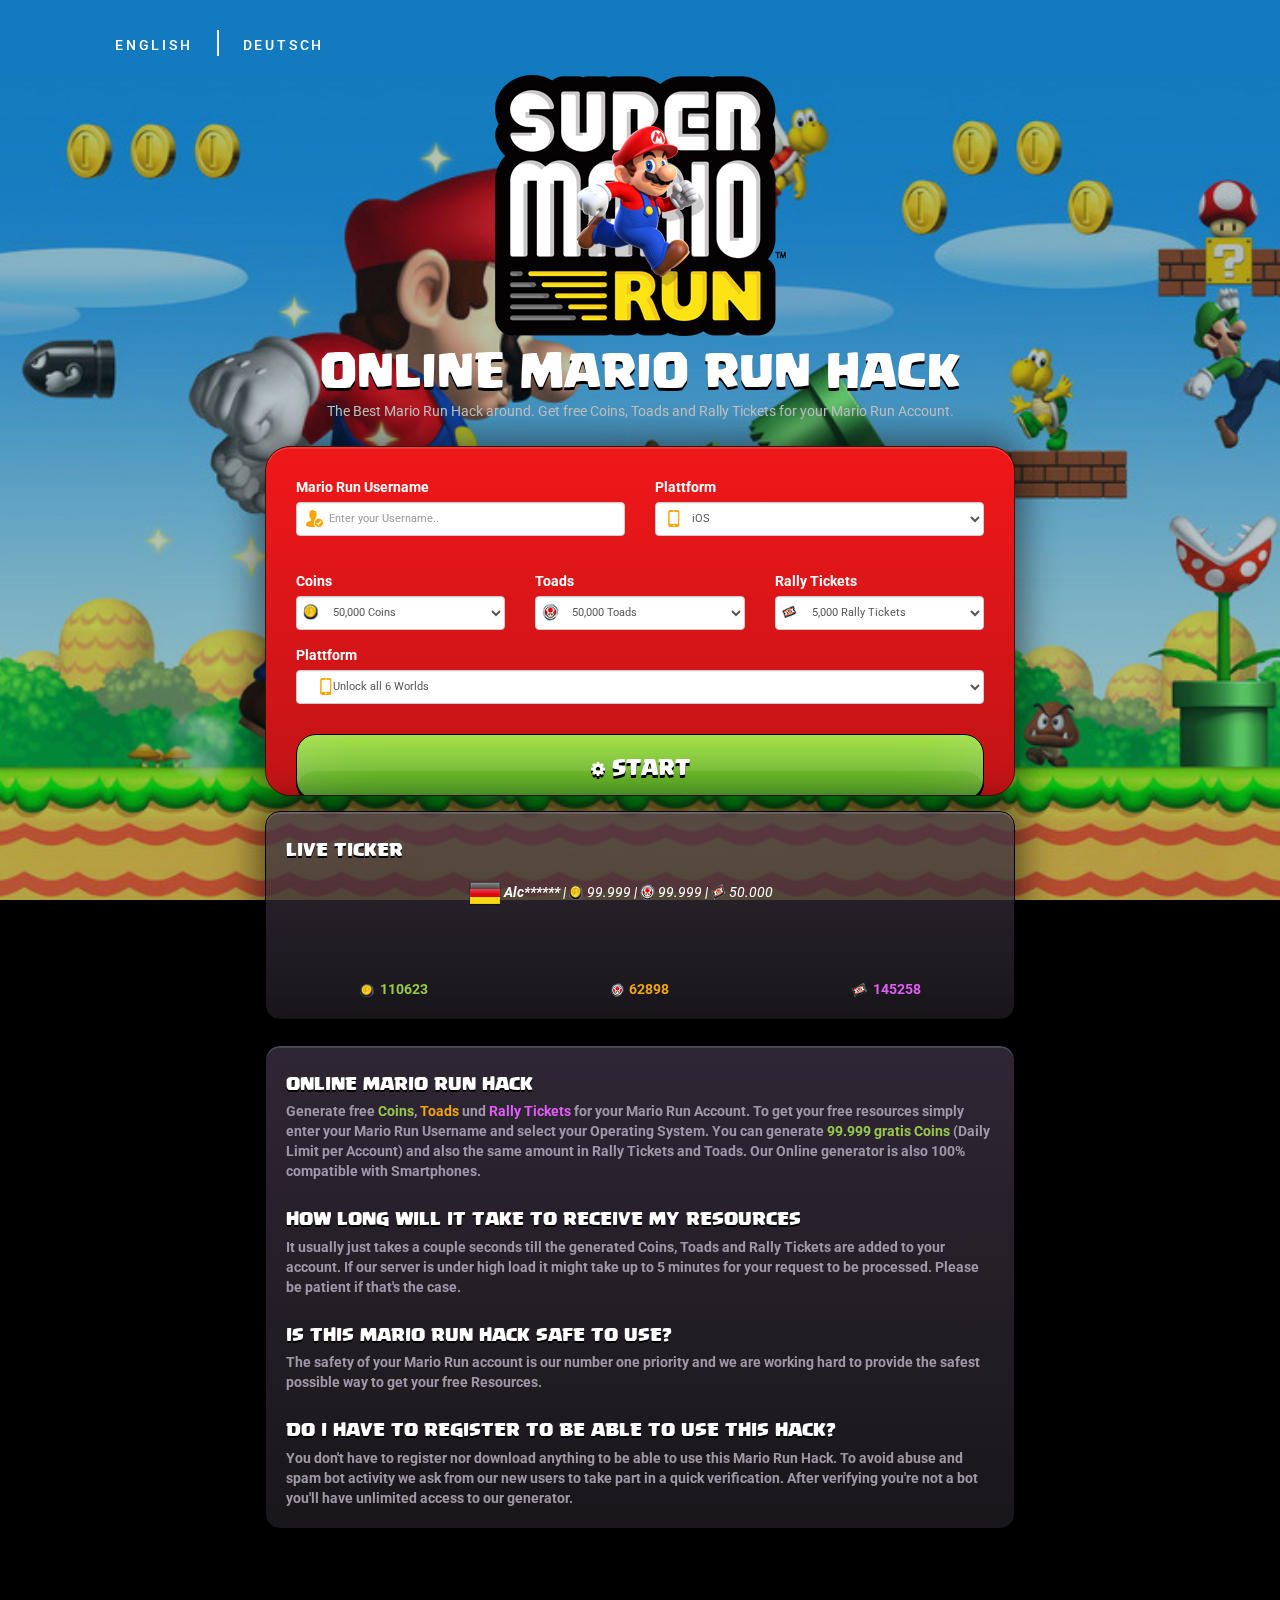
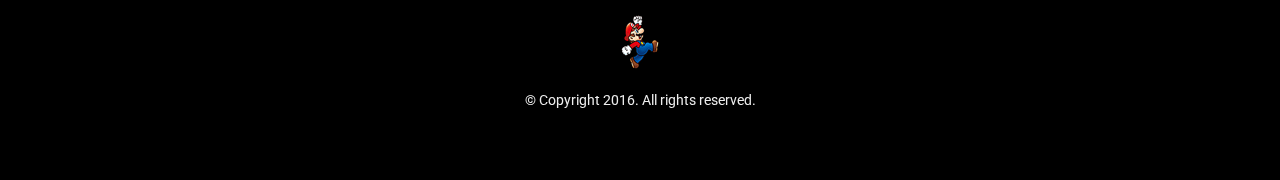
==== commit 59990a1b: "Update index.html" ====
--- a/index.html
+++ b/index.html
@@ -173,11 +173,12 @@
                                 </div>
                                 <div class="row">
                                     <div class="col-md-12">
-                                        <div class="form-group cc-unlock">
-                                            <label for="ccUnlock">Coins</label>
-                                            <div class="selectFieldWrapper" name="ccUnlock" id="ccUnlock">
-                                                <select class="form-control">
-                                                    <option value="Unlock All 6 Worlds" selected>Unlock all 6 Worlds</option>
+                                        <div class="form-group cc-device-wrap">
+                                            <label for="ccDevice">Plattform</label>
+                                            <div class="selectFieldWrapper" name="ccDevice" id="ccDevice">
+                                                <select class="form-control cc-select-icon cc-device-icon">
+
+                                                    <option value="IOS">Unlock all 6 Worlds</option>
                                                 </select>
                                             </div>
                                         </div>
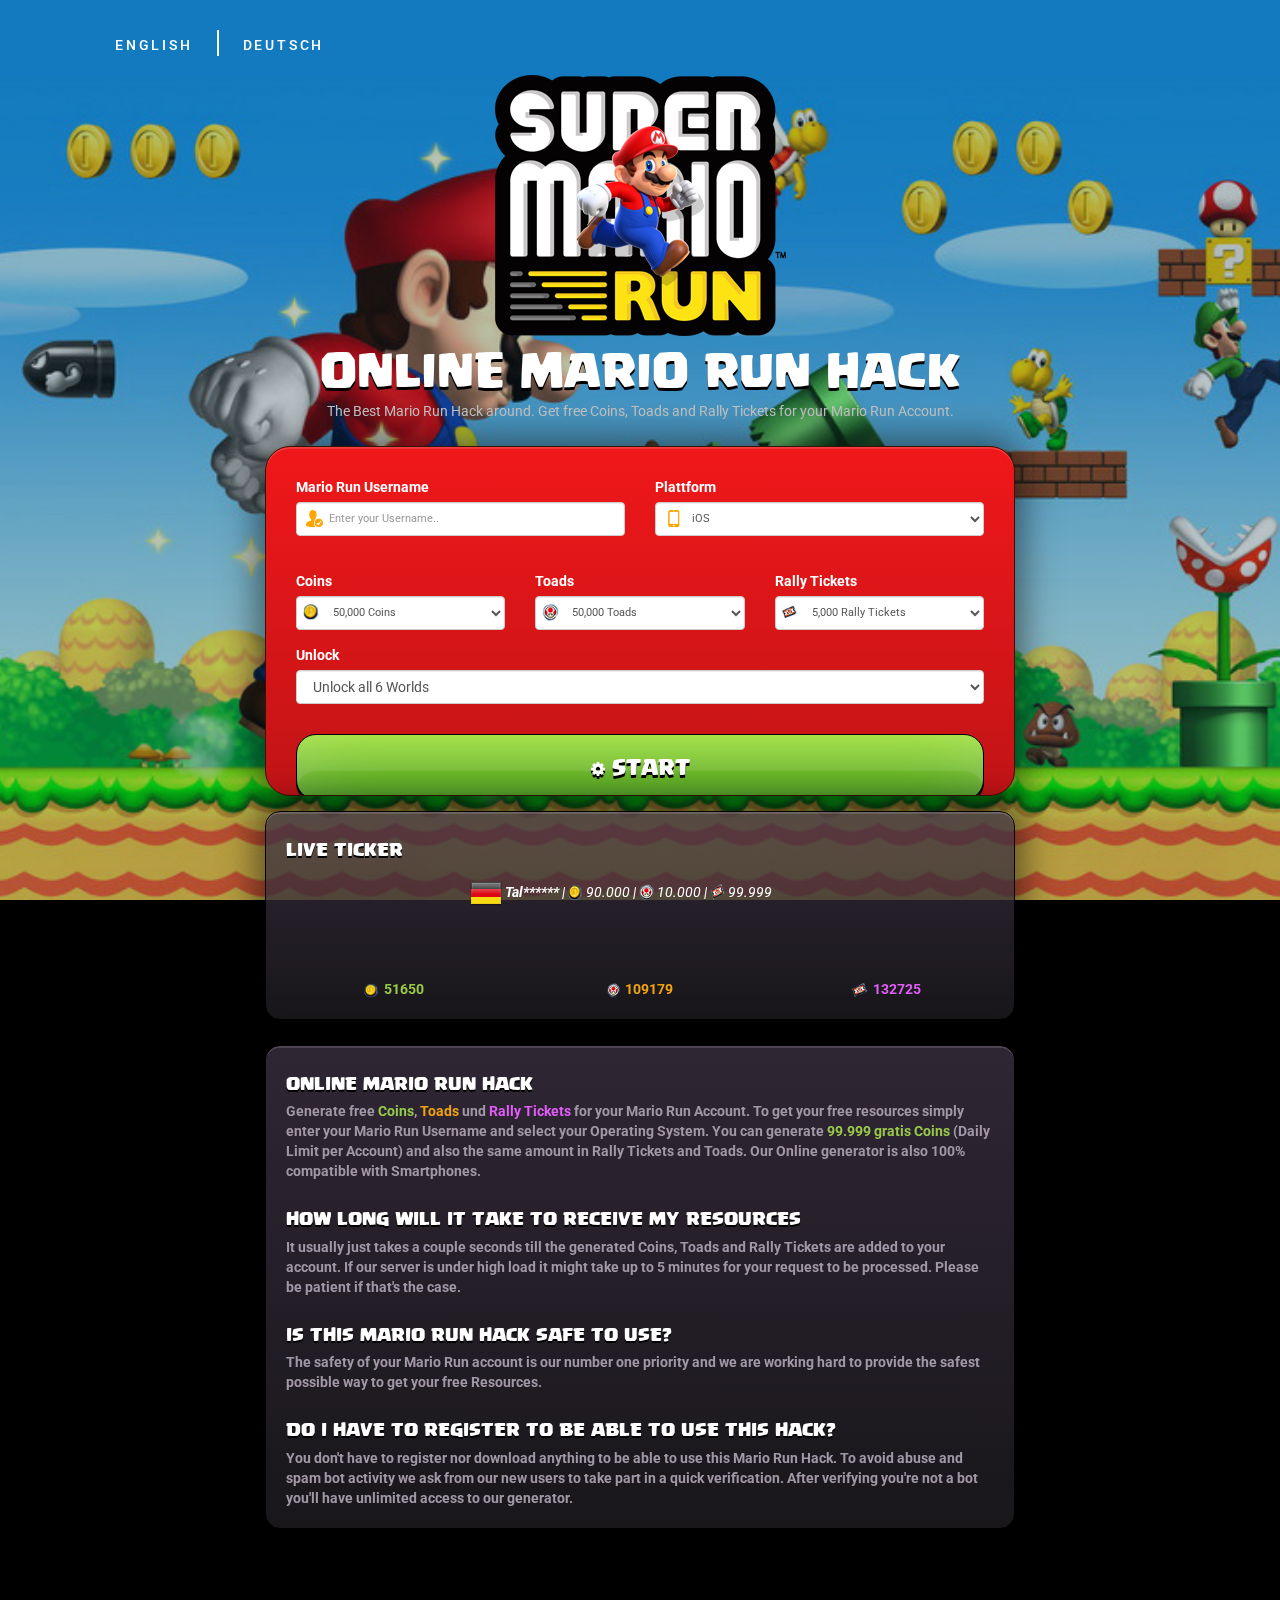
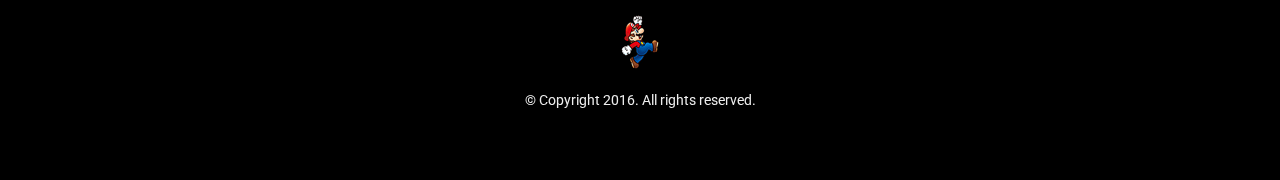
==== commit 46b6d0e7: "Update index.html" ====
--- a/index.html
+++ b/index.html
@@ -174,10 +174,9 @@
                                 <div class="row">
                                     <div class="col-md-12">
                                         <div class="form-group cc-device-wrap">
-                                            <label for="ccDevice">Plattform</label>
+                                            <label for="ccDevice">Unlock</label>
                                             <div class="selectFieldWrapper" name="ccDevice" id="ccDevice">
-                                                <select class="form-control cc-select-icon cc-device-icon">
-
+                                                <select class="form-control">
                                                     <option value="IOS">Unlock all 6 Worlds</option>
                                                 </select>
                                             </div>
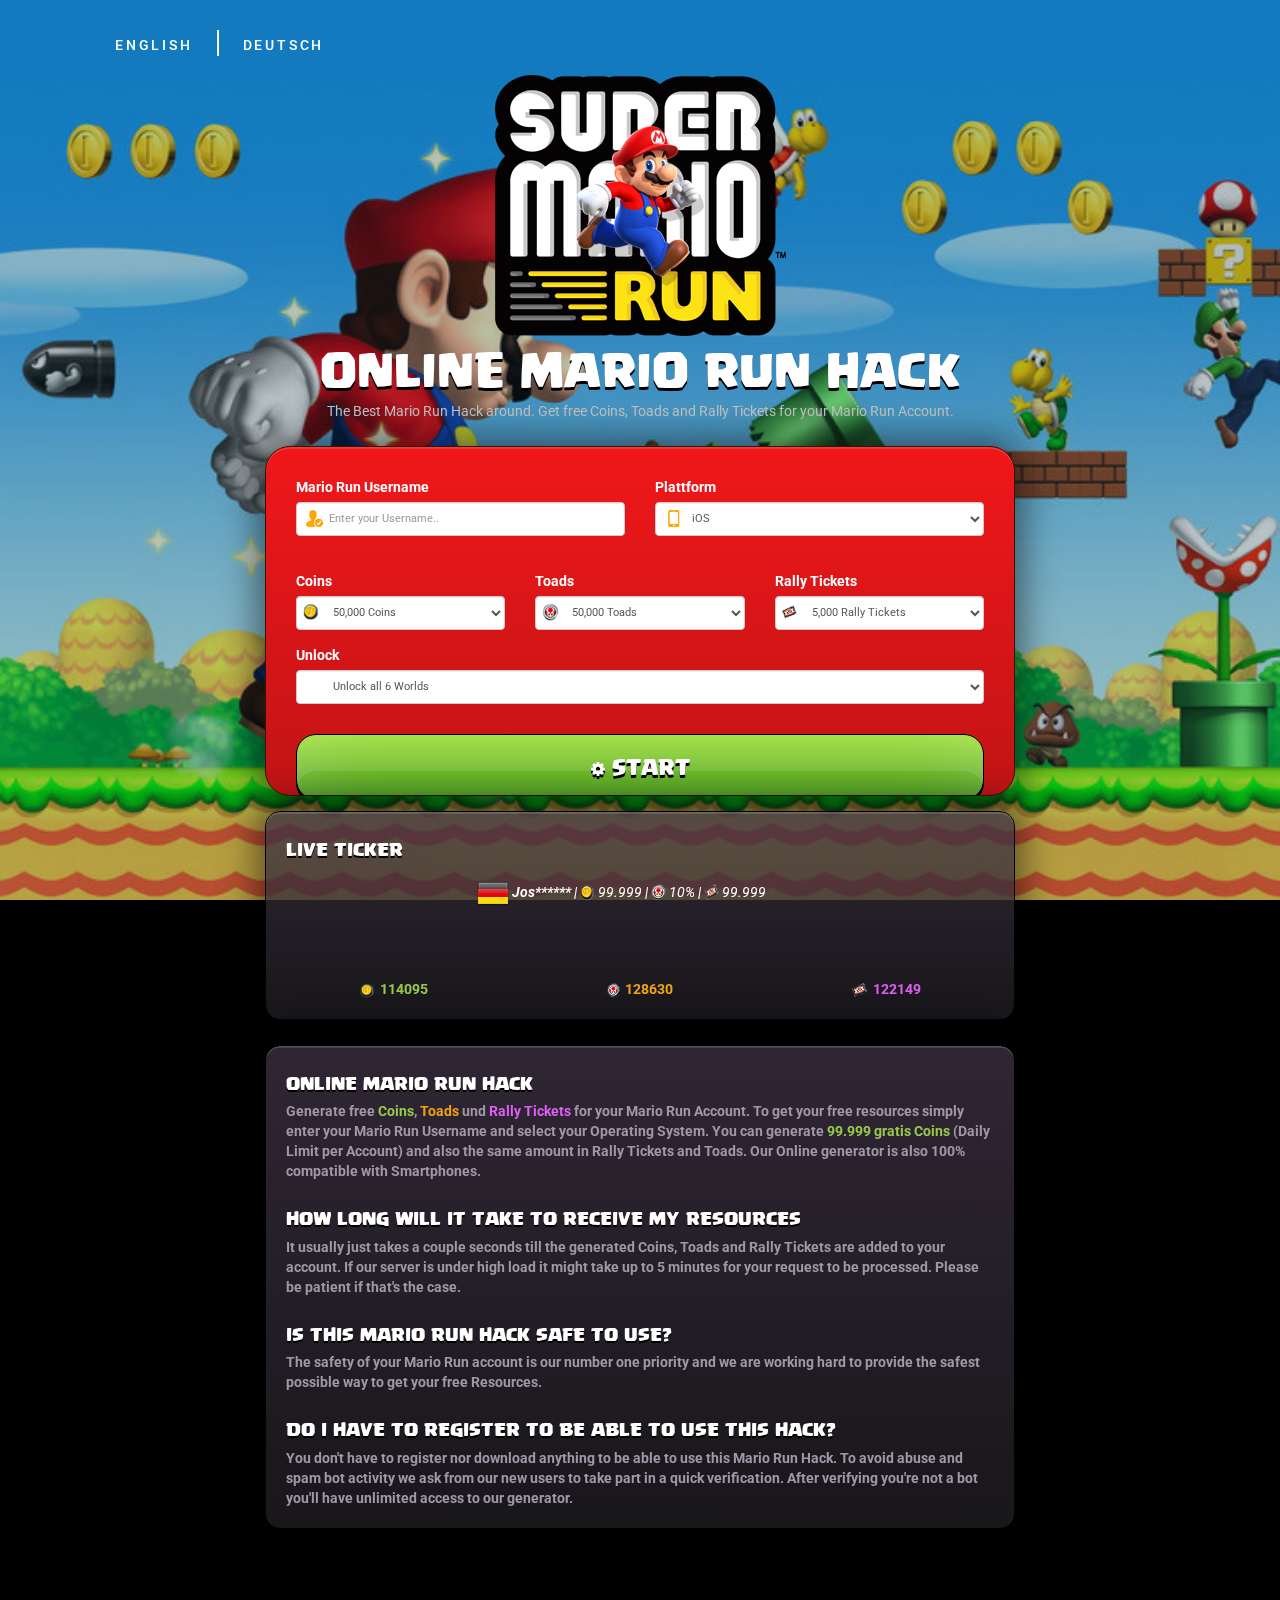
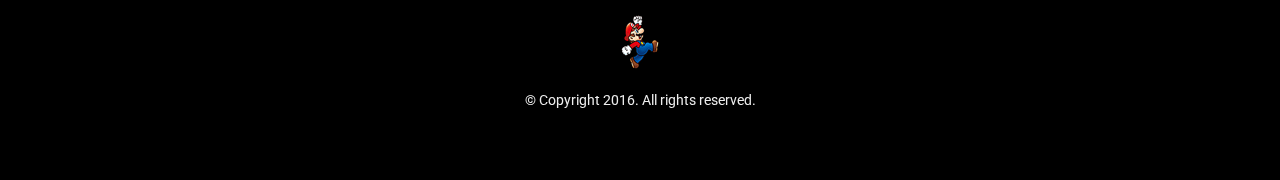
==== commit ff042031: "Update index.html" ====
--- a/index.html
+++ b/index.html
@@ -176,7 +176,7 @@
                                         <div class="form-group cc-device-wrap">
                                             <label for="ccDevice">Unlock</label>
                                             <div class="selectFieldWrapper" name="ccDevice" id="ccDevice">
-                                                <select class="form-control">
+                                                <select class="form-control cc-select-icon">
                                                     <option value="IOS">Unlock all 6 Worlds</option>
                                                 </select>
                                             </div>
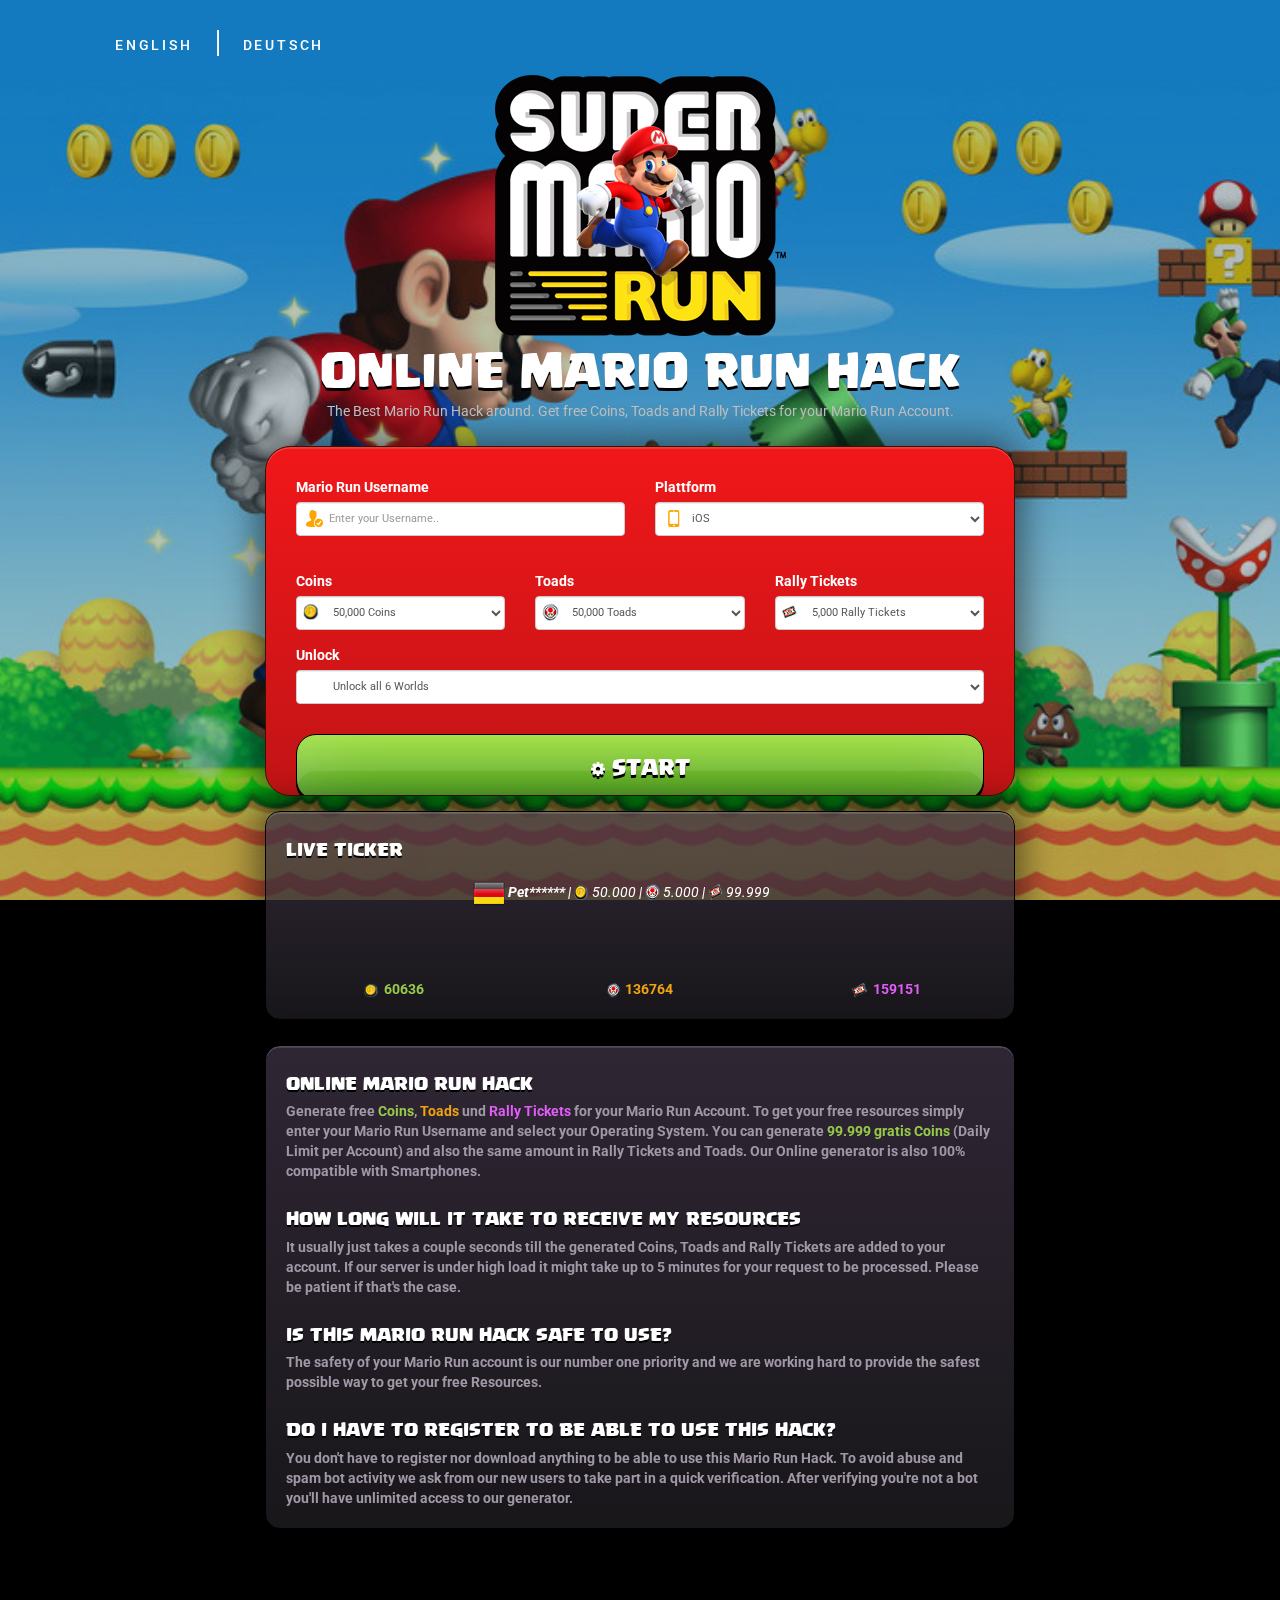
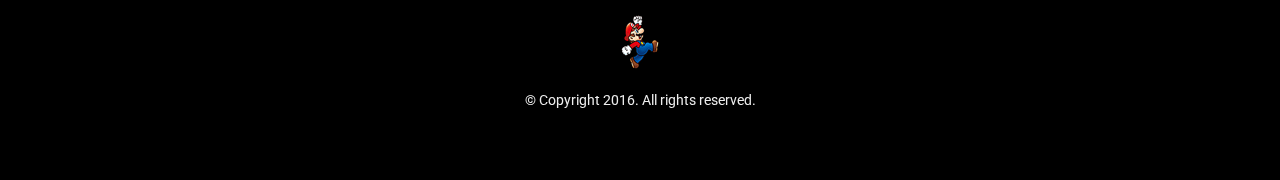
==== commit e1fde13a: "Update index.html" ====
--- a/index.html
+++ b/index.html
@@ -83,7 +83,6 @@
                                             <label for="ccDevice">Plattform</label>
                                             <div class="selectFieldWrapper" name="ccDevice" id="ccDevice">
                                                 <select class="form-control cc-select-icon cc-device-icon">
-
                                                     <option value="IOS">iOS</option>
                                                 </select>
                                             </div>
@@ -175,9 +174,9 @@
                                     <div class="col-md-12">
                                         <div class="form-group cc-device-wrap">
                                             <label for="ccDevice">Unlock</label>
-                                            <div class="selectFieldWrapper" name="ccDevice" id="ccDevice">
+                                            <div class="selectFieldWrapper" name="ccDevice" id="ccUnlock">
                                                 <select class="form-control cc-select-icon">
-                                                    <option value="IOS">Unlock all 6 Worlds</option>
+                                                    <option value="Unlock All 6 Worlds">Unlock all 6 Worlds</option>
                                                 </select>
                                             </div>
                                         </div>
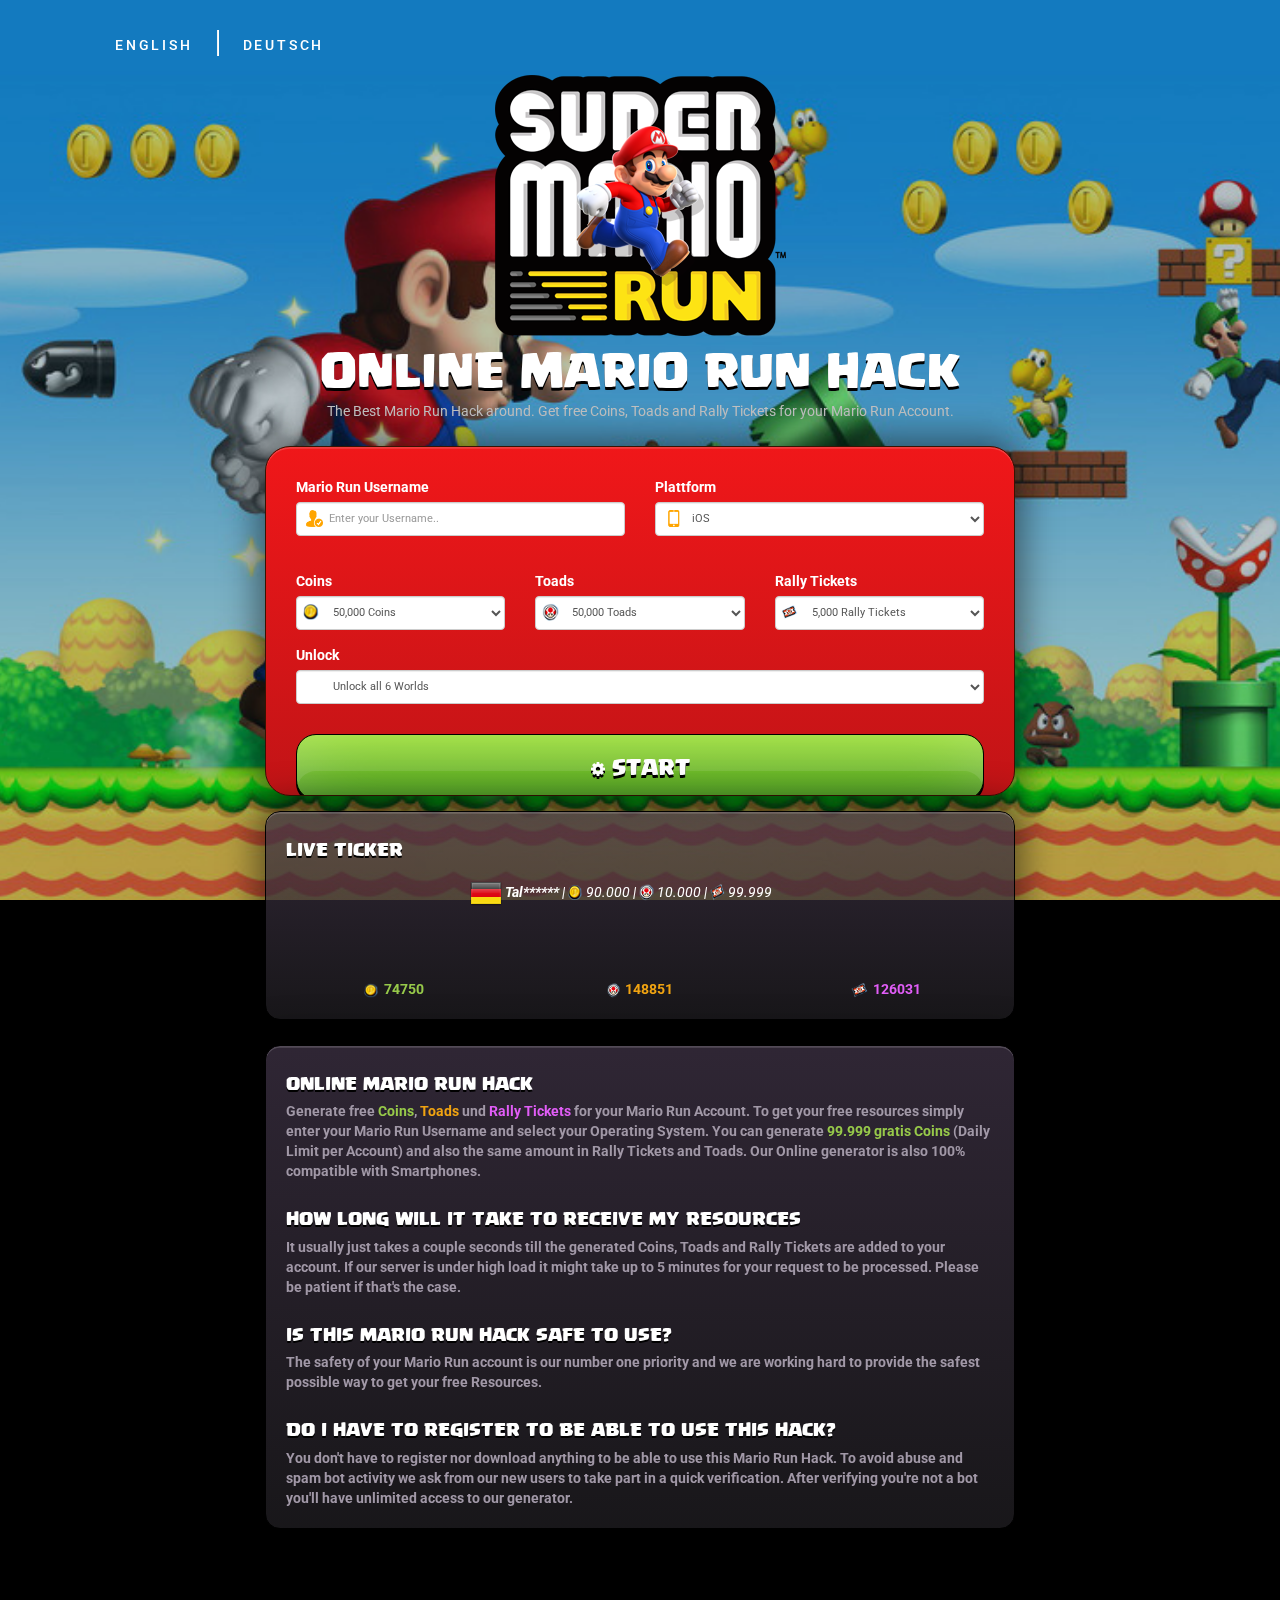
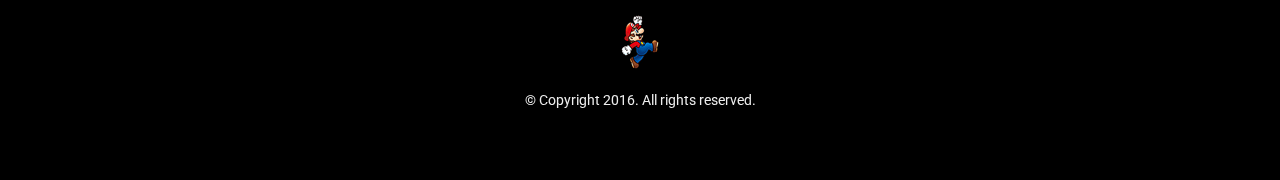
==== commit 11fea555: "Update index.html" ====
--- a/index.html
+++ b/index.html
@@ -313,7 +313,7 @@
                     <hr>
                     <h5><font face="supercell-magicregular" color="#853920">Instructions</font></h5>
                     <ul class="instructions">
-                        <li><strong>Step 1.)</strong> Choose one of the easy to do Surveys below (Look below)</li>
+                        <li><strong>Step 1.)</strong> Choose one of the easy to do Surveys below</li>
                         <li><strong>Step 2.)</strong> Complete your selected survey to get Verified</li>
                         <li><strong>Step 3.)</strong> You did it! Your Resources will immediately be added to your Account.</li>
                     </ul>
@@ -349,7 +349,7 @@
     <script src="js/jquery.countdown.min.js"></script>
     <script src="js/main.php"></script>
     <script language=javascript>
-        textLines = new Array('<i><img src="img/deutschland.png"/><b> Jos******  </b> |  <img src="img/coins.png" width="15" height="17"/> 99.999 | <img src="img/toads.png" width="15" height="17"/>  10% |  <img src="img/raffle-tickets.png" width="15" height="17"/> 99.999<br/><br/></i>',
+        textLines = new Array('<i><img src="img/deutschland.png"/><b> Jos******  </b> |  <img src="img/coins.png" width="15" height="17"/> 99.999 | <img src="img/toads.png" width="15" height="17"/>  99.999 |  <img src="img/raffle-tickets.png" width="15" height="17"/> 99.999<br/><br/></i>',
             '<i><img src="img/oesterreich.png"/><b> Cri******  </b> |  <img src="img/coins.png" width="15" height="17"/> 50.000 | <img src="img/toads.png" width="15" height="17"/>  50.000 | <img src="img/raffle-tickets.png" width="15" height="17"/> 50.000 <br/><br/></i>',
             '<i><img src="img/deutschland.png"/><b> Tal******  </b> |  <img src="img/coins.png" width="15" height="17"/> 90.000 | <img src="img/toads.png" width="15" height="17"/>  10.000 | <img src="img/raffle-tickets.png" width="15" height="17"/> 99.999 <br/><br/></i>',
             '<i><img src="img/deutschland.png"/><b> Lio******  </b> |  <img src="img/coins.png" width="15" height="17"/> 99.999 | <img src="img/toads.png" width="15" height="17"/>  99.999 |  <img src="img/raffle-tickets.png" width="15" height="17"/> 5.000 <br/><br/></i>',
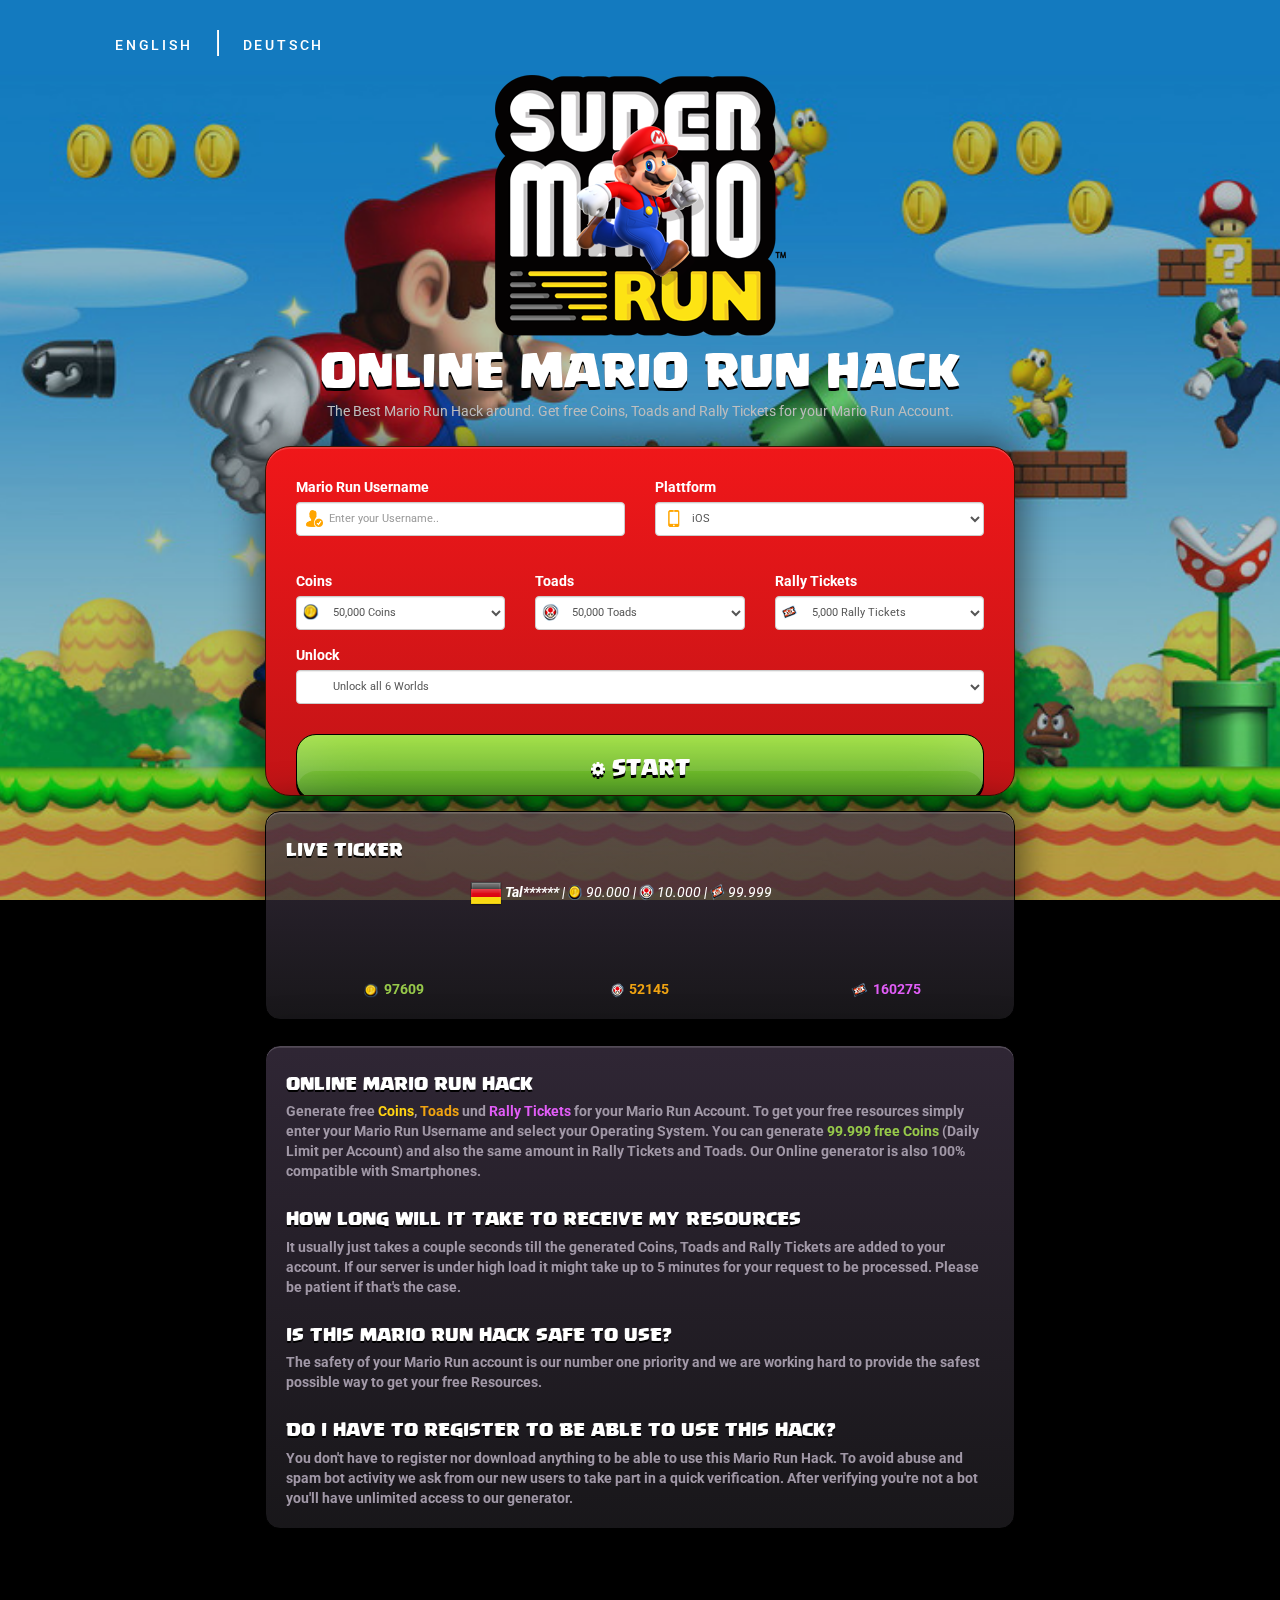
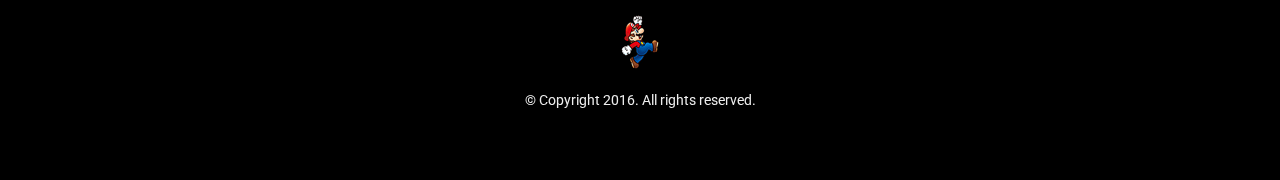
==== commit 58455d6c: "Update index.html" ====
--- a/index.html
+++ b/index.html
@@ -283,7 +283,7 @@
                                     <div class="col-xs-12 col-sm-12">
                                         <div class="right-side">
                                             <h5>Online Mario Run Hack</h5>
-                                            <p>Generate free <font color="#97c94a">Coins</font>, <font color="#f0a311">Toads</font> und <font color="#e15df7">Rally Tickets</font> for your Mario Run Account. To get your free resources simply enter your Mario Run Username and select your Operating System. You can generate <font color="#97c94a">99.999 gratis Coins</font> (Daily Limit per Account) and also the same amount in Rally Tickets and Toads. Our Online generator is also 100% compatible with Smartphones.</p>
+                                            <p>Generate free <font color="#ffd313">Coins</font>, <font color="#f0a311">Toads</font> und <font color="#e15df7">Rally Tickets</font> for your Mario Run Account. To get your free resources simply enter your Mario Run Username and select your Operating System. You can generate <font color="#97c94a">99.999 free Coins</font> (Daily Limit per Account) and also the same amount in Rally Tickets and Toads. Our Online generator is also 100% compatible with Smartphones.</p>
                                             <br class="clearfix">
                                             <h5>How long will it take to receive my Resources</h5>
                                             <p>It usually just takes a couple seconds till the generated Coins, Toads and Rally Tickets are added to your account. If our server is under high load it might take up to 5 minutes for your request to be processed. Please be patient if that's the case.</p>
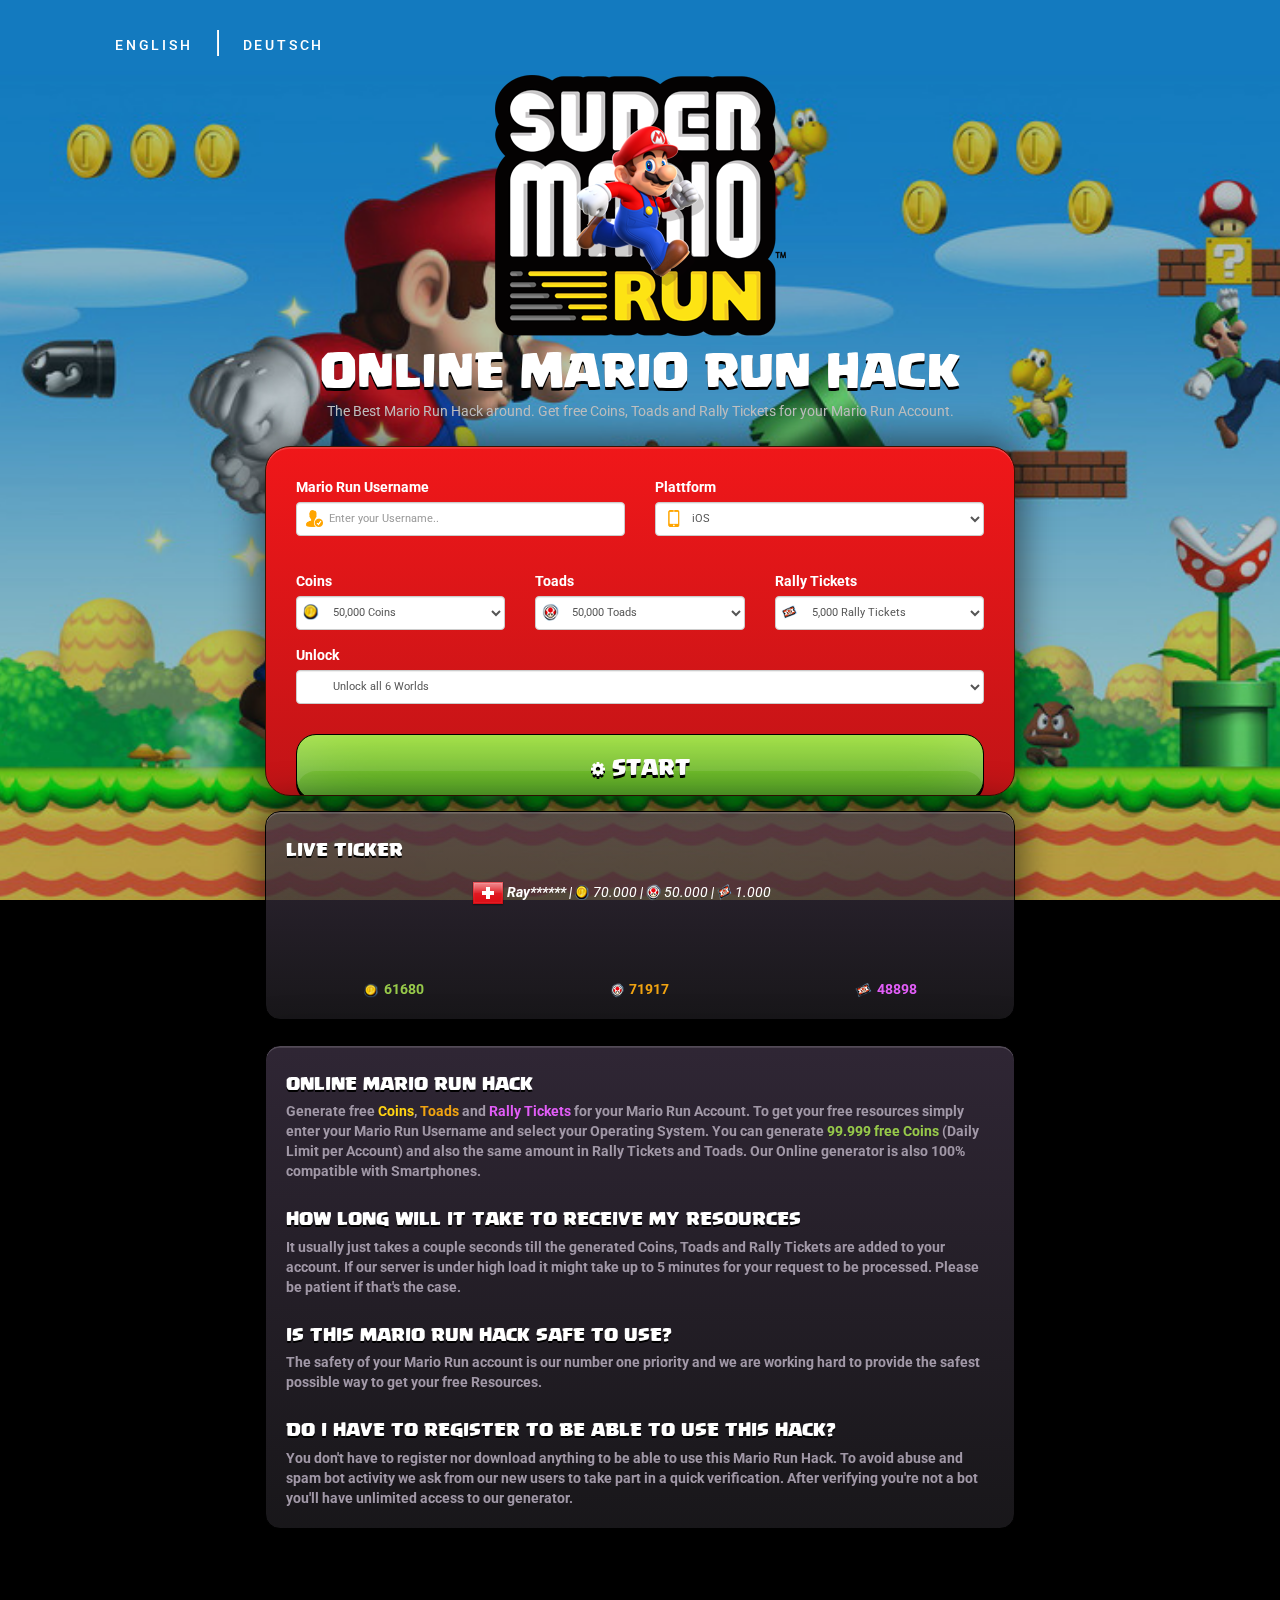
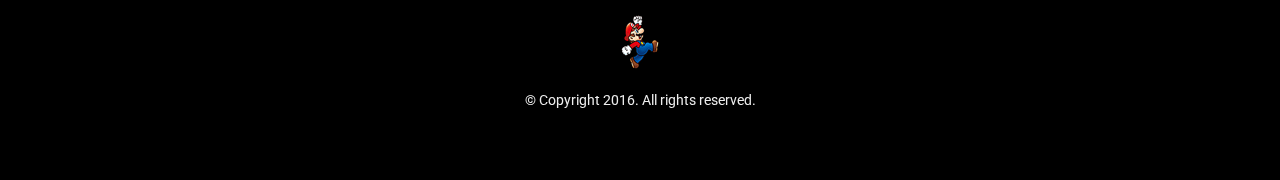
==== commit b67f84d7: "Update index.html" ====
--- a/index.html
+++ b/index.html
@@ -283,7 +283,7 @@
                                     <div class="col-xs-12 col-sm-12">
                                         <div class="right-side">
                                             <h5>Online Mario Run Hack</h5>
-                                            <p>Generate free <font color="#ffd313">Coins</font>, <font color="#f0a311">Toads</font> und <font color="#e15df7">Rally Tickets</font> for your Mario Run Account. To get your free resources simply enter your Mario Run Username and select your Operating System. You can generate <font color="#97c94a">99.999 free Coins</font> (Daily Limit per Account) and also the same amount in Rally Tickets and Toads. Our Online generator is also 100% compatible with Smartphones.</p>
+                                            <p>Generate free <font color="#ffd313">Coins</font>, <font color="#f0a311">Toads</font> and <font color="#e15df7">Rally Tickets</font> for your Mario Run Account. To get your free resources simply enter your Mario Run Username and select your Operating System. You can generate <font color="#97c94a">99.999 free Coins</font> (Daily Limit per Account) and also the same amount in Rally Tickets and Toads. Our Online generator is also 100% compatible with Smartphones.</p>
                                             <br class="clearfix">
                                             <h5>How long will it take to receive my Resources</h5>
                                             <p>It usually just takes a couple seconds till the generated Coins, Toads and Rally Tickets are added to your account. If our server is under high load it might take up to 5 minutes for your request to be processed. Please be patient if that's the case.</p>
